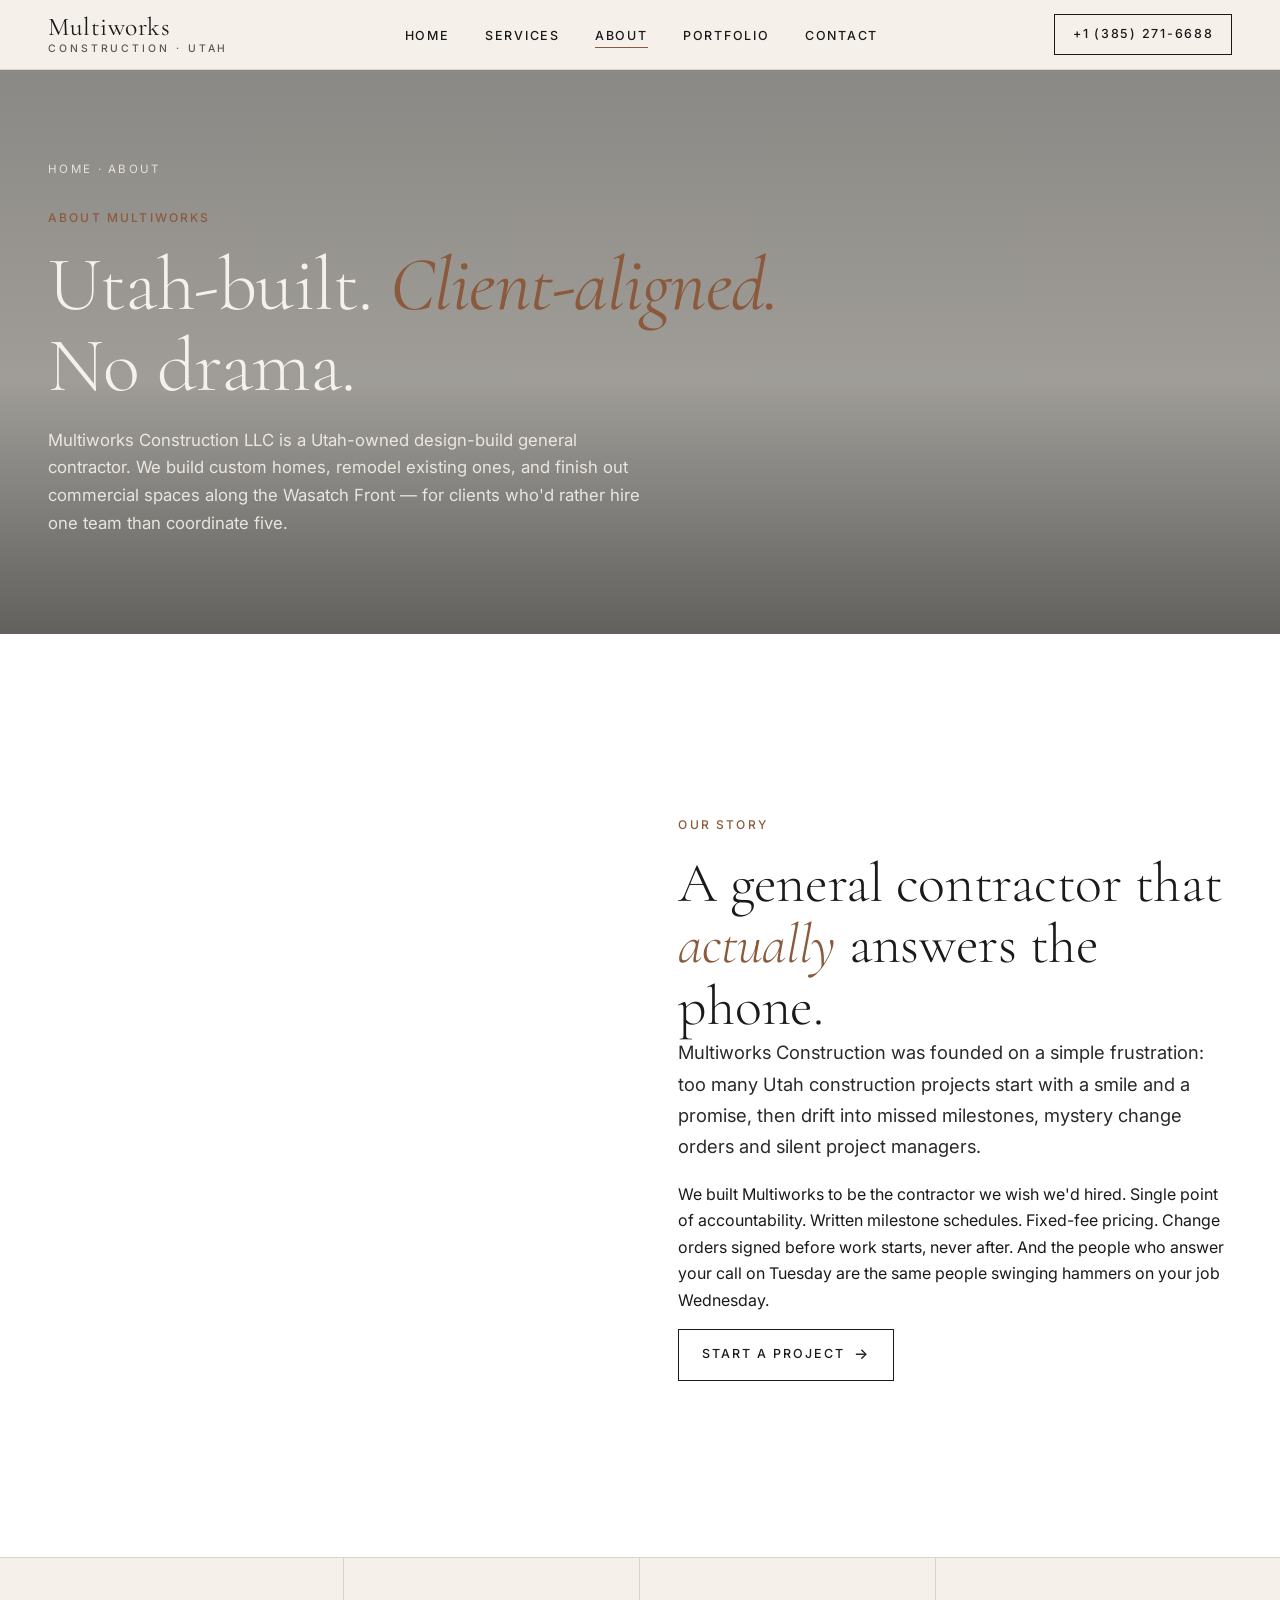
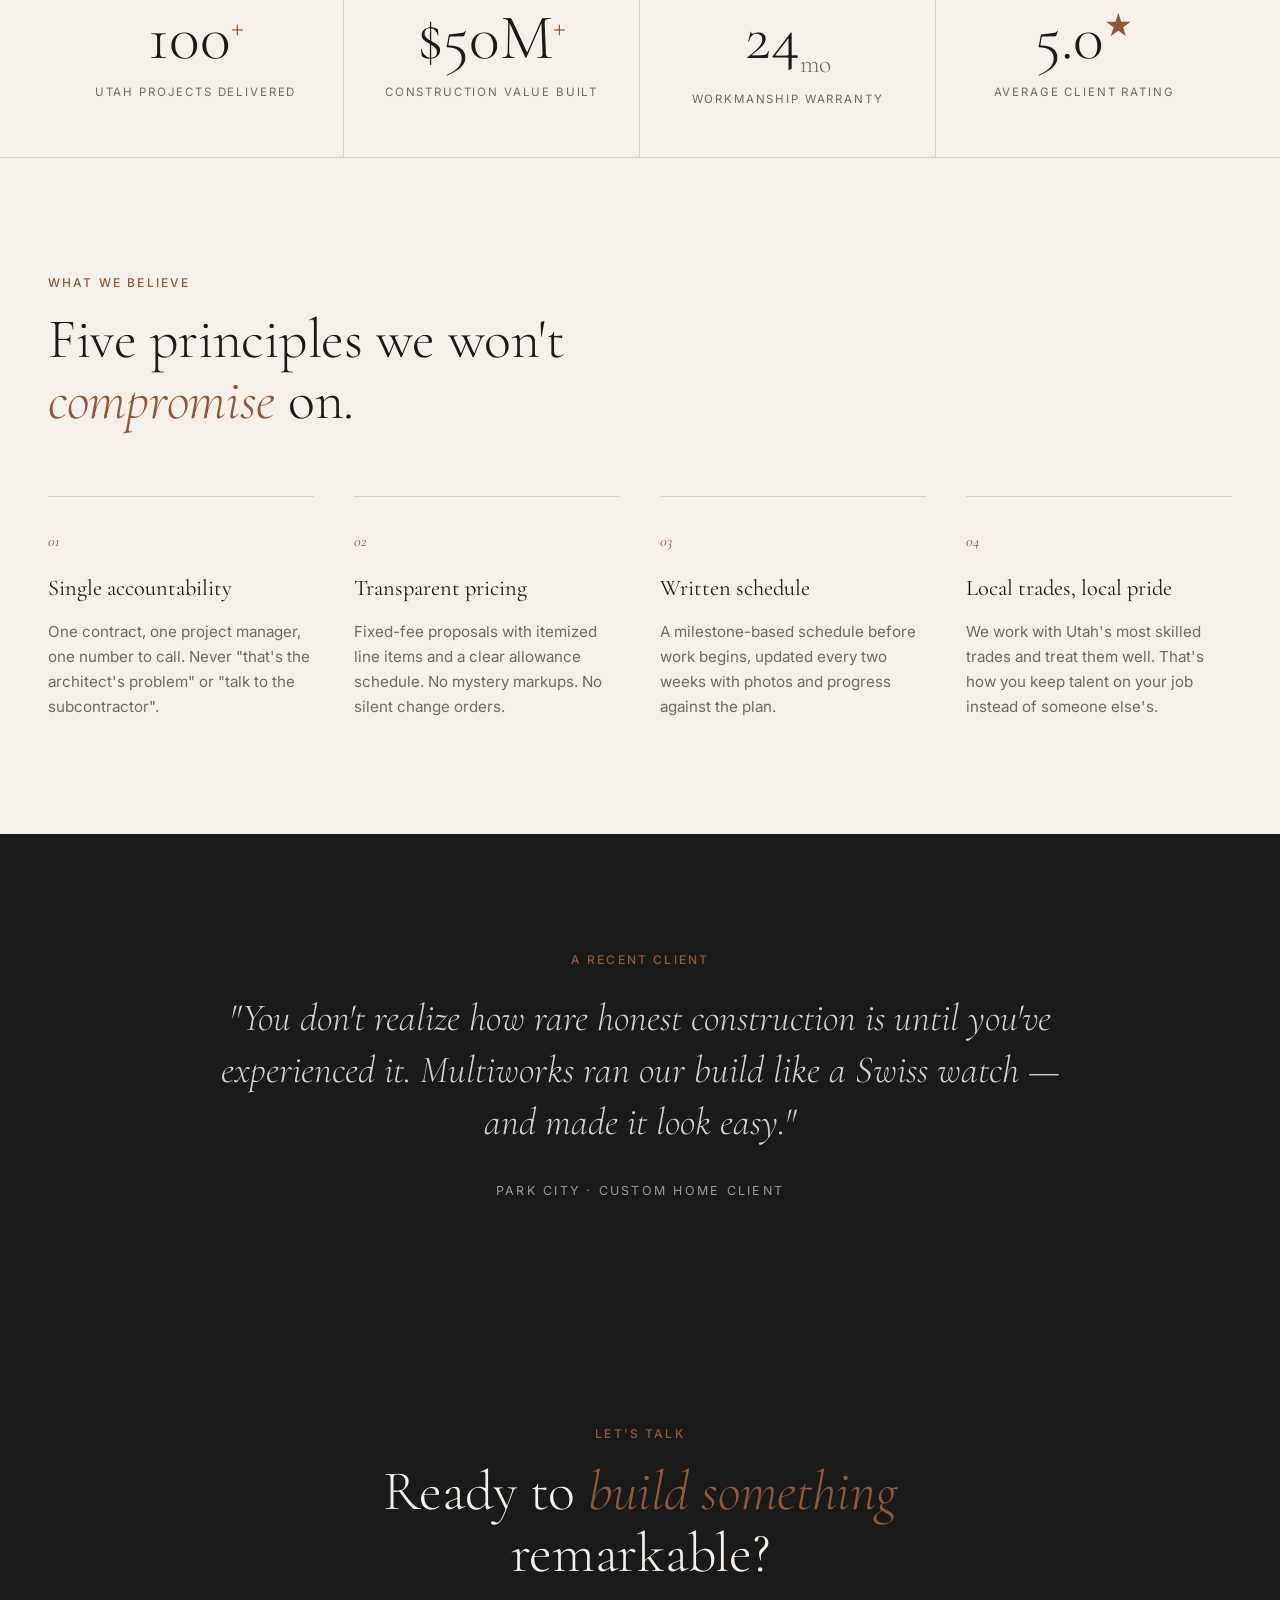
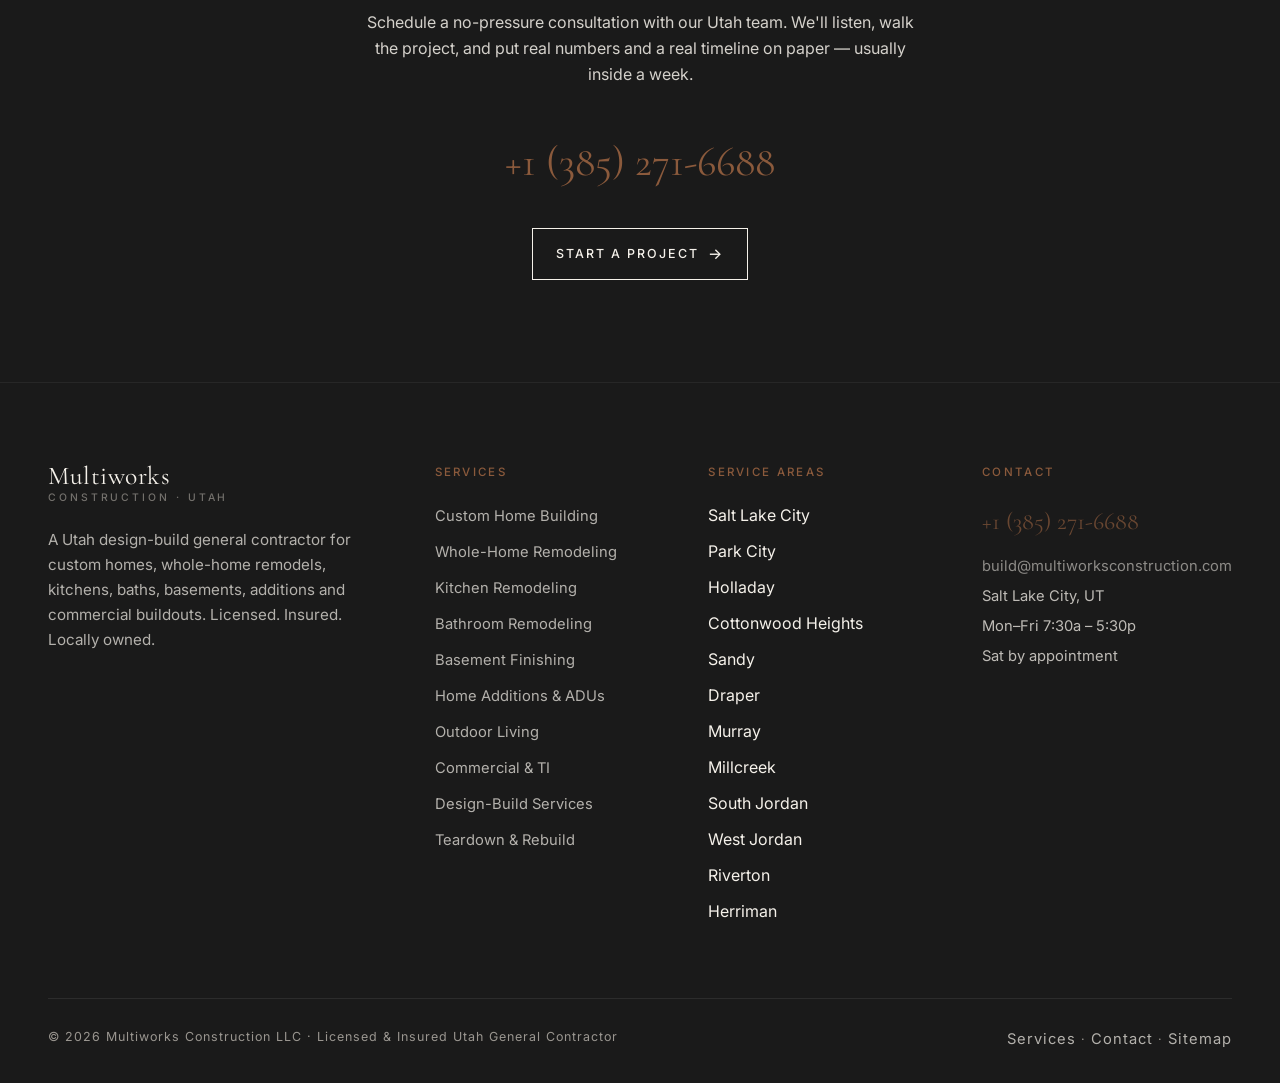
==== about.html @ 34dea2d1 "Initial commit: Multiworks Construction LLC marketing site Utah design-build general contractor — 15" ====
<!doctype html>
<html lang="en">
<head>
<meta charset="utf-8">
<meta name="viewport" content="width=device-width,initial-scale=1">
<title>About Multiworks Construction | Utah Custom Home Builder &amp; Remodeler</title>
<meta name="description" content="Multiworks Construction LLC is a Utah-owned design-build general contractor serving Salt Lake City, Park City and the Wasatch Front. Licensed, insured, locally rooted.">
<link rel="canonical" href="https://multiworksconstruction.com/about.html">
<meta name="robots" content="index,follow,max-image-preview:large">
<meta property="og:type" content="website">
<meta property="og:site_name" content="Multiworks Construction LLC">
<meta property="og:title" content="About Multiworks Construction | Utah Custom Home Builder &amp; Remodeler">
<meta property="og:description" content="Multiworks Construction LLC is a Utah-owned design-build general contractor serving Salt Lake City, Park City and the Wasatch Front. Licensed, insured, locally rooted.">
<meta property="og:url" content="https://multiworksconstruction.com/about.html">
<meta property="og:image" content="https://d8j0ntlcm91z4.cloudfront.net/user_3D9I46IbFQY7SJYjG1zLXFSWYSZ/hf_20260527_142652_b44b69ef-961d-4f68-add3-57c39d82c30c.png">
<meta name="twitter:card" content="summary_large_image">
<meta name="twitter:title" content="About Multiworks Construction | Utah Custom Home Builder &amp; Remodeler">
<meta name="twitter:description" content="Multiworks Construction LLC is a Utah-owned design-build general contractor serving Salt Lake City, Park City and the Wasatch Front. Licensed, insured, locally rooted.">
<meta name="twitter:image" content="https://d8j0ntlcm91z4.cloudfront.net/user_3D9I46IbFQY7SJYjG1zLXFSWYSZ/hf_20260527_142652_b44b69ef-961d-4f68-add3-57c39d82c30c.png">
<meta name="theme-color" content="#1A1A1A">
<meta name="geo.region" content="US-UT">
<meta name="geo.placename" content="Salt Lake City, Utah">
<link rel="preconnect" href="https://fonts.googleapis.com">
<link rel="preconnect" href="https://fonts.gstatic.com" crossorigin>
<link rel="preconnect" href="https://d8j0ntlcm91z4.cloudfront.net" crossorigin>
<link rel="stylesheet" href="/assets/styles.css">
<script type="application/ld+json">{"@context": "https://schema.org", "@type": ["GeneralContractor", "HomeAndConstructionBusiness", "LocalBusiness"], "name": "Multiworks Construction LLC", "alternateName": "Multiworks Construction", "url": "https://multiworksconstruction.com", "telephone": "+1 (385) 271-6688", "email": "build@multiworksconstruction.com", "image": "https://d8j0ntlcm91z4.cloudfront.net/user_3D9I46IbFQY7SJYjG1zLXFSWYSZ/hf_20260527_142652_b44b69ef-961d-4f68-add3-57c39d82c30c.png", "logo": "https://d8j0ntlcm91z4.cloudfront.net/user_3D9I46IbFQY7SJYjG1zLXFSWYSZ/hf_20260527_142652_b44b69ef-961d-4f68-add3-57c39d82c30c.png", "description": "Utah's design-build general contractor \u2014 custom homes, whole-home remodels, kitchens, baths and commercial construction. Licensed. Insured. On time. On budget.", "priceRange": "$$$", "address": {"@type": "PostalAddress", "addressLocality": "Salt Lake City", "addressRegion": "UT", "postalCode": "84101", "addressCountry": "US"}, "areaServed": [{"@type": "City", "name": "Salt Lake City"}, {"@type": "City", "name": "Park City"}, {"@type": "City", "name": "Holladay"}, {"@type": "City", "name": "Cottonwood Heights"}, {"@type": "City", "name": "Sandy"}, {"@type": "City", "name": "Draper"}, {"@type": "City", "name": "Murray"}, {"@type": "City", "name": "Millcreek"}, {"@type": "City", "name": "South Jordan"}, {"@type": "City", "name": "West Jordan"}, {"@type": "City", "name": "Riverton"}, {"@type": "City", "name": "Herriman"}, {"@type": "City", "name": "Bluffdale"}, {"@type": "City", "name": "Lehi"}, {"@type": "City", "name": "Alpine"}, {"@type": "City", "name": "Highland"}, {"@type": "City", "name": "American Fork"}, {"@type": "City", "name": "Pleasant Grove"}, {"@type": "City", "name": "Orem"}, {"@type": "City", "name": "Provo"}, {"@type": "City", "name": "Bountiful"}, {"@type": "City", "name": "Centerville"}, {"@type": "City", "name": "Farmington"}, {"@type": "City", "name": "Kaysville"}, {"@type": "City", "name": "Layton"}, {"@type": "City", "name": "Heber City"}, {"@type": "City", "name": "Midway"}, {"@type": "City", "name": "Deer Valley"}], "sameAs": [], "hasOfferCatalog": {"@type": "OfferCatalog", "name": "Construction & Remodeling Services", "itemListElement": [{"@type": "Offer", "itemOffered": {"@type": "Service", "name": "Custom Home Building", "url": "https://multiworksconstruction.com/custom-home-building.html"}}, {"@type": "Offer", "itemOffered": {"@type": "Service", "name": "Whole-Home Remodeling", "url": "https://multiworksconstruction.com/whole-home-remodeling.html"}}, {"@type": "Offer", "itemOffered": {"@type": "Service", "name": "Kitchen Remodeling", "url": "https://multiworksconstruction.com/kitchen-remodeling.html"}}, {"@type": "Offer", "itemOffered": {"@type": "Service", "name": "Bathroom Remodeling", "url": "https://multiworksconstruction.com/bathroom-remodeling.html"}}, {"@type": "Offer", "itemOffered": {"@type": "Service", "name": "Basement Finishing", "url": "https://multiworksconstruction.com/basement-finishing.html"}}, {"@type": "Offer", "itemOffered": {"@type": "Service", "name": "Home Additions & ADUs", "url": "https://multiworksconstruction.com/home-additions.html"}}, {"@type": "Offer", "itemOffered": {"@type": "Service", "name": "Outdoor Living", "url": "https://multiworksconstruction.com/outdoor-living.html"}}, {"@type": "Offer", "itemOffered": {"@type": "Service", "name": "Commercial & TI", "url": "https://multiworksconstruction.com/commercial-construction.html"}}, {"@type": "Offer", "itemOffered": {"@type": "Service", "name": "Design-Build Services", "url": "https://multiworksconstruction.com/design-build.html"}}, {"@type": "Offer", "itemOffered": {"@type": "Service", "name": "Teardown & Rebuild", "url": "https://multiworksconstruction.com/teardown-rebuild.html"}}]}}</script>
</head>
<body><header class="nav is-light">
  <div class="nav__inner">
    <a class="brand" href="/" aria-label="Multiworks Construction LLC home">
      <span class="brand__mark">Multiworks</span>
      <span class="brand__sub">Construction · Utah</span>
    </a>
    <ul class="nav__links">
      <li><a href="/" class="">Home</a></li>
      <li><a href="/services.html" class="">Services</a></li>
      <li><a href="/about.html" class="is-active">About</a></li>
      <li><a href="/portfolio.html" class="">Portfolio</a></li>
      <li><a href="/contact.html" class="">Contact</a></li>
    </ul>
    <a class="nav__cta" href="tel:+13852716688">+1 (385) 271-6688</a>
    <button class="nav__toggle" aria-label="Open menu"><span></span><span></span><span></span></button>
  </div>
</header>
<a class="tap-call" href="tel:+13852716688">Call +1 (385) 271-6688</a>

<section class="page-hero">
  <div class="page-hero__bg" data-bg="https://d8j0ntlcm91z4.cloudfront.net/user_3D9I46IbFQY7SJYjG1zLXFSWYSZ/hf_20260527_142652_b44b69ef-961d-4f68-add3-57c39d82c30c.png"></div>
  <div class="page-hero__inner">
    <div class="crumbs"><a href="/">Home</a> · About</div>
    <span class="eyebrow" style="color:var(--accent)">About Multiworks</span>
    <h1 class="page-hero__title" style="margin-top:1rem">Utah-built. <em>Client-aligned.</em> No drama.</h1>
    <p class="page-hero__sub">Multiworks Construction LLC is a Utah-owned design-build general contractor. We build custom homes, remodel existing ones, and finish out commercial spaces along the Wasatch Front — for clients who'd rather hire one team than coordinate five.</p>
  </div>
</section>

<section class="section section--paper">
  <div class="wrap split reveal">
    <div class="split__image" data-bg="https://d8j0ntlcm91z4.cloudfront.net/user_3D9I46IbFQY7SJYjG1zLXFSWYSZ/hf_20260527_142748_93bd0590-5121-4a92-9c3d-535f6b462edd.png"></div>
    <div>
      <span class="eyebrow">Our story</span>
      <h2 style="margin-top:1rem">A general contractor that <em>actually</em> answers the phone.</h2>
      <p class="lead">Multiworks Construction was founded on a simple frustration: too many Utah construction projects start with a smile and a promise, then drift into missed milestones, mystery change orders and silent project managers.</p>
      <p>We built Multiworks to be the contractor we wish we'd hired. Single point of accountability. Written milestone schedules. Fixed-fee pricing. Change orders signed before work starts, never after. And the people who answer your call on Tuesday are the same people swinging hammers on your job Wednesday.</p>
      <a class="btn btn--ghost" href="/contact.html">Start a project <span class="arrow">→</span></a>
    </div>
  </div>
</section>

<div class="stats wrap reveal">
  <div class="stats__item"><div class="stats__num">100<sup>+</sup></div><div class="stats__label">Utah projects delivered</div></div>
  <div class="stats__item"><div class="stats__num">$50M<sup>+</sup></div><div class="stats__label">Construction value built</div></div>
  <div class="stats__item"><div class="stats__num">24<sub style="font-size:0.4em;color:var(--mute)">mo</sub></div><div class="stats__label">Workmanship warranty</div></div>
  <div class="stats__item"><div class="stats__num">5.0<sup>★</sup></div><div class="stats__label">Average client rating</div></div>
</div>

<section class="section">
  <div class="wrap">
    <div class="section__head reveal">
      <span class="eyebrow">What we believe</span>
      <h2 style="margin-top:1rem">Five principles we won't <em>compromise</em> on.</h2>
    </div>
    <div class="process reveal">
      <div class="process__step"><div class="process__num">01</div><div class="process__title">Single accountability</div><div class="process__desc">One contract, one project manager, one number to call. Never "that's the architect's problem" or "talk to the subcontractor".</div></div>
      <div class="process__step"><div class="process__num">02</div><div class="process__title">Transparent pricing</div><div class="process__desc">Fixed-fee proposals with itemized line items and a clear allowance schedule. No mystery markups. No silent change orders.</div></div>
      <div class="process__step"><div class="process__num">03</div><div class="process__title">Written schedule</div><div class="process__desc">A milestone-based schedule before work begins, updated every two weeks with photos and progress against the plan.</div></div>
      <div class="process__step"><div class="process__num">04</div><div class="process__title">Local trades, local pride</div><div class="process__desc">We work with Utah's most skilled trades and treat them well. That's how you keep talent on your job instead of someone else's.</div></div>
    </div>
  </div>
</section>

<section class="section section--ink">
  <div class="wrap reveal">
    <div class="testimonial">
      <span class="eyebrow" style="display:block;margin-bottom:1.5rem">A recent client</span>
      <p class="testimonial__quote" style="color:var(--bone)">"You don't realize how rare honest construction is until you've experienced it. Multiworks ran our build like a Swiss watch — and made it look easy."</p>
      <div class="testimonial__attr" style="color:var(--mute-2)">Park City · Custom Home Client</div>
    </div>
  </div>
</section>

<section class="cta-band">
  <div class="wrap reveal">
    <span class="eyebrow" style="color:var(--accent)">Let's talk</span>
    <h2 style="margin-top:1rem">Ready to <em>build something</em> remarkable?</h2>
    <p style="max-width:55ch">Schedule a no-pressure consultation with our Utah team. We'll listen, walk the project, and put real numbers and a real timeline on paper — usually inside a week.</p>
    <a class="phone" href="tel:+13852716688">+1 (385) 271-6688</a><br>
    <a class="btn btn--ghost-light" href="/contact.html">Start a project <span class="arrow">→</span></a>
  </div>
</section>
<footer class="footer">
  <div class="wrap">
    <div class="footer__grid">
      <div class="footer__brand">
        <div class="brand">
          <span class="brand__mark">Multiworks</span>
          <span class="brand__sub">Construction · Utah</span>
        </div>
        <p class="footer__about">A Utah design-build general contractor for custom homes, whole-home remodels, kitchens, baths, basements, additions and commercial buildouts. Licensed. Insured. Locally owned.</p>
      </div>
      <div>
        <h4>Services</h4>
        <ul><li><a href="/custom-home-building.html">Custom Home Building</a></li>
<li><a href="/whole-home-remodeling.html">Whole-Home Remodeling</a></li>
<li><a href="/kitchen-remodeling.html">Kitchen Remodeling</a></li>
<li><a href="/bathroom-remodeling.html">Bathroom Remodeling</a></li>
<li><a href="/basement-finishing.html">Basement Finishing</a></li>
<li><a href="/home-additions.html">Home Additions &amp; ADUs</a></li>
<li><a href="/outdoor-living.html">Outdoor Living</a></li>
<li><a href="/commercial-construction.html">Commercial &amp; TI</a></li>
<li><a href="/design-build.html">Design-Build Services</a></li>
<li><a href="/teardown-rebuild.html">Teardown &amp; Rebuild</a></li></ul>
      </div>
      <div>
        <h4>Service Areas</h4>
        <ul><li>Salt Lake City</li>
<li>Park City</li>
<li>Holladay</li>
<li>Cottonwood Heights</li>
<li>Sandy</li>
<li>Draper</li>
<li>Murray</li>
<li>Millcreek</li>
<li>South Jordan</li>
<li>West Jordan</li>
<li>Riverton</li>
<li>Herriman</li></ul>
      </div>
      <div class="footer__contact">
        <h4>Contact</h4>
        <a class="phone" href="tel:+13852716688">+1 (385) 271-6688</a>
        <p><a href="mailto:build@multiworksconstruction.com">build@multiworksconstruction.com</a></p>
        <p>Salt Lake City, UT</p>
        <p>Mon–Fri 7:30a – 5:30p</p>
        <p>Sat by appointment</p>
      </div>
    </div>
    <div class="footer__bottom">
      <div>© 2026 Multiworks Construction LLC · Licensed &amp; Insured Utah General Contractor</div>
      <div><a href="/services.html">Services</a> · <a href="/contact.html">Contact</a> · <a href="/sitemap.xml">Sitemap</a></div>
    </div>
  </div>
</footer>
<script src="/assets/nav.js" defer></script>
</body></html>
---- assets/styles.css ----
/* Multiworks Construction LLC — design system
   Editorial Utah architecture aesthetic
   Bone background, charcoal text, terracotta-bronze accent
*/

@import url('https://fonts.googleapis.com/css2?family=Cormorant+Garamond:ital,wght@0,300;0,400;0,500;0,600;1,300;1,400&family=Inter:wght@300;400;500;600&display=swap');

:root {
  --bone: #F5F1EA;
  --paper: #FFFFFF;
  --ink: #1A1A1A;
  --ink-soft: #2A2A28;
  --mute: #6B6B66;
  --mute-2: #9A9690;
  --rule: #D8D2C7;
  --rule-soft: #E8E3D9;
  --accent: #8B5A3C;
  --accent-hover: #6F4530;
  --forest: #2E3A2C;

  --serif: 'Cormorant Garamond', Georgia, serif;
  --sans: 'Inter', -apple-system, BlinkMacSystemFont, 'Segoe UI', sans-serif;

  --maxw: 1320px;
  --gutter: clamp(1.25rem, 4vw, 3rem);
}

* { box-sizing: border-box; margin: 0; padding: 0; }
html { scroll-behavior: smooth; -webkit-text-size-adjust: 100%; }
body {
  font-family: var(--sans);
  font-weight: 400;
  font-size: 16px;
  line-height: 1.65;
  color: var(--ink);
  background: var(--bone);
  -webkit-font-smoothing: antialiased;
  text-rendering: optimizeLegibility;
}
img { max-width: 100%; display: block; }
a { color: inherit; text-decoration: none; }
button { font-family: inherit; cursor: pointer; border: none; background: none; }

.eyebrow {
  font-family: var(--sans);
  font-size: 0.75rem;
  font-weight: 500;
  letter-spacing: 0.18em;
  text-transform: uppercase;
  color: var(--accent);
}
.eyebrow--mute { color: var(--mute); }

h1, .h1 {
  font-family: var(--serif);
  font-weight: 300;
  font-size: clamp(2.5rem, 6vw, 5.5rem);
  line-height: 1.05;
  letter-spacing: -0.01em;
}
h1 em, .h1 em { font-style: italic; font-weight: 400; color: var(--accent); }

h2, .h2 {
  font-family: var(--serif);
  font-weight: 300;
  font-size: clamp(2rem, 4.5vw, 3.5rem);
  line-height: 1.1;
  letter-spacing: -0.005em;
}
h2 em, .h2 em { font-style: italic; color: var(--accent); }

h3, .h3 {
  font-family: var(--serif);
  font-weight: 400;
  font-size: clamp(1.4rem, 2.2vw, 1.85rem);
  line-height: 1.2;
}

h4 {
  font-family: var(--sans);
  font-weight: 500;
  font-size: 1rem;
  letter-spacing: 0.04em;
  text-transform: uppercase;
}

p { margin: 0 0 1em; max-width: 65ch; }
p.lead { font-size: 1.15rem; line-height: 1.7; color: var(--ink-soft); }

.wrap {
  max-width: var(--maxw);
  margin: 0 auto;
  padding: 0 var(--gutter);
}

.btn {
  display: inline-flex;
  align-items: center;
  gap: 0.65em;
  padding: 1em 1.85em;
  font-family: var(--sans);
  font-size: 0.78rem;
  font-weight: 500;
  letter-spacing: 0.16em;
  text-transform: uppercase;
  transition: all 0.3s ease;
  border: 1px solid currentColor;
  white-space: nowrap;
}
.btn--solid { background: var(--ink); color: var(--bone); border-color: var(--ink); }
.btn--solid:hover { background: var(--accent); border-color: var(--accent); }
.btn--ghost { background: transparent; color: var(--ink); }
.btn--ghost:hover { background: var(--ink); color: var(--bone); }
.btn--ghost-light { color: var(--bone); background: transparent; }
.btn--ghost-light:hover { background: var(--bone); color: var(--ink); border-color: var(--bone); }
.btn .arrow { font-size: 1.2em; transition: transform 0.3s ease; }
.btn:hover .arrow { transform: translateX(4px); }

/* NAV */
.nav {
  position: fixed; top: 0; left: 0; right: 0;
  z-index: 100;
  padding: 1.5rem 0;
  transition: background 0.4s ease, padding 0.4s ease, border-color 0.4s ease;
  border-bottom: 1px solid transparent;
}
.nav.is-scrolled, .nav.is-light {
  background: var(--bone);
  padding: 0.85rem 0;
  border-bottom-color: var(--rule);
}
.nav__inner {
  max-width: var(--maxw);
  margin: 0 auto;
  padding: 0 var(--gutter);
  display: flex;
  align-items: center;
  justify-content: space-between;
  gap: 2rem;
}
.brand {
  display: flex; flex-direction: column;
  line-height: 1;
  color: var(--bone);
  transition: color 0.3s ease;
}
.nav.is-scrolled .brand, .nav.is-light .brand { color: var(--ink); }
.brand__mark { font-family: var(--serif); font-weight: 400; font-size: 1.6rem; letter-spacing: 0.02em; }
.brand__sub {
  font-family: var(--sans);
  font-size: 0.65rem; font-weight: 500;
  letter-spacing: 0.28em; text-transform: uppercase;
  opacity: 0.7; margin-top: 0.35em;
}
.nav__links { display: flex; gap: 2.2rem; align-items: center; list-style: none; }
.nav__links a {
  font-family: var(--sans);
  font-size: 0.78rem; font-weight: 500;
  letter-spacing: 0.14em; text-transform: uppercase;
  color: var(--bone);
  position: relative; padding: 0.4em 0;
  transition: color 0.3s ease;
}
.nav.is-scrolled .nav__links a, .nav.is-light .nav__links a { color: var(--ink); }
.nav__links a:hover { color: var(--accent); }
.nav__links a.is-active::after {
  content: ''; position: absolute; bottom: 0; left: 0;
  width: 100%; height: 1px; background: var(--accent);
}
.nav__cta {
  display: inline-flex; align-items: center; gap: 0.5em;
  font-family: var(--sans);
  font-size: 0.78rem; font-weight: 500;
  letter-spacing: 0.14em; text-transform: uppercase;
  color: var(--bone);
  padding: 0.75em 1.4em;
  border: 1px solid currentColor;
  transition: all 0.3s ease;
}
.nav.is-scrolled .nav__cta, .nav.is-light .nav__cta { color: var(--ink); }
.nav__cta:hover { background: var(--accent); color: var(--bone); border-color: var(--accent); }

.nav__toggle { display: none; width: 36px; height: 24px; position: relative; z-index: 110; }
.nav__toggle span {
  position: absolute; left: 0; width: 100%; height: 1.5px;
  background: var(--bone); transition: all 0.3s ease;
}
.nav.is-scrolled .nav__toggle span, .nav.is-light .nav__toggle span { background: var(--ink); }
.nav__toggle span:nth-child(1) { top: 4px; }
.nav__toggle span:nth-child(2) { top: 11px; }
.nav__toggle span:nth-child(3) { top: 18px; }
.nav__toggle.is-open span { background: var(--ink); }
.nav__toggle.is-open span:nth-child(1) { transform: translateY(7px) rotate(45deg); }
.nav__toggle.is-open span:nth-child(2) { opacity: 0; }
.nav__toggle.is-open span:nth-child(3) { transform: translateY(-7px) rotate(-45deg); }

@media (max-width: 900px) {
  .nav__toggle { display: block; }
  .nav__links, .nav__cta {
    position: fixed; top: 0; right: 0;
    height: 100vh; width: min(420px, 100vw);
    background: var(--bone);
    padding: 5.5rem 2.5rem 2rem;
    transform: translateX(100%);
    transition: transform 0.4s ease;
    z-index: 105;
  }
  .nav__links { flex-direction: column; align-items: flex-start; gap: 1.3rem; }
  .nav__links a { color: var(--ink); font-size: 0.92rem; }
  .nav__cta {
    top: auto; bottom: 0;
    height: auto; color: var(--ink);
    margin: 0; border: 0;
    border-top: 1px solid var(--rule);
    width: min(420px, 100vw);
    transform: translateX(100%);
    transition: transform 0.4s ease 0.05s;
    padding: 2rem 2.5rem;
    background: var(--bone);
  }
  body.nav-open .nav__links, body.nav-open .nav__cta { transform: translateX(0); }
  body.nav-open { overflow: hidden; }
}

/* HERO */
.hero {
  position: relative;
  min-height: 100vh;
  display: flex; align-items: flex-end;
  color: var(--bone);
  overflow: hidden;
}
.hero__bg { position: absolute; inset: 0; z-index: 1; }
.hero__slide {
  position: absolute; inset: 0;
  background-size: cover; background-position: center;
  opacity: 0;
  transition: opacity 0.9s ease-in-out;
  will-change: opacity;
}
.hero__slide.is-active { opacity: 1; }
.hero__bg::after {
  content: ''; position: absolute; inset: 0; z-index: 2;
  background: linear-gradient(180deg,
    rgba(0,0,0,0.30) 0%,
    rgba(0,0,0,0.10) 35%,
    rgba(0,0,0,0.25) 70%,
    rgba(0,0,0,0.65) 100%);
}
.hero__inner {
  position: relative; z-index: 3;
  width: 100%;
  max-width: var(--maxw);
  margin: 0 auto;
  padding: 9rem var(--gutter) 5rem;
}
.hero__eyebrow { color: var(--bone); margin-bottom: 1.5rem; opacity: 0.9; }
.hero__title { max-width: 16ch; margin-bottom: 1.5rem; }
.hero__sub { max-width: 48ch; font-size: 1.1rem; line-height: 1.65; opacity: 0.9; margin-bottom: 2.5rem; }
.hero__cta { display: flex; flex-wrap: wrap; gap: 1rem; }
.hero__meta {
  position: absolute; z-index: 3;
  bottom: 2.25rem; right: var(--gutter);
  font-family: var(--sans);
  font-size: 0.7rem;
  letter-spacing: 0.22em;
  text-transform: uppercase;
  color: var(--bone); opacity: 0.7;
}

/* page hero */
.page-hero {
  position: relative;
  min-height: 65vh;
  display: flex; align-items: center;
  color: var(--bone);
  overflow: hidden;
}
.page-hero__bg { position: absolute; inset: 0; z-index: 1; background-size: cover; background-position: center; }
.page-hero__bg::after {
  content: ''; position: absolute; inset: 0;
  background: linear-gradient(180deg, rgba(0,0,0,0.45), rgba(0,0,0,0.35) 60%, rgba(0,0,0,0.6));
}
.page-hero__inner {
  position: relative; z-index: 2;
  max-width: var(--maxw);
  margin: 0 auto;
  padding: 10rem var(--gutter) 5rem;
  width: 100%;
}
.page-hero__title { max-width: 22ch; margin-bottom: 1.25rem; }
.page-hero__sub { max-width: 56ch; font-size: 1.05rem; opacity: 0.9; }
.crumbs { font-size: 0.72rem; letter-spacing: 0.2em; text-transform: uppercase; opacity: 0.85; margin-bottom: 1.5rem; }
.crumbs a:hover { color: var(--accent); }

/* SECTION */
.section { padding: clamp(4rem, 9vw, 8rem) 0; }
.section--paper { background: var(--paper); }
.section--ink { background: var(--ink); color: var(--bone); }
.section--ink .eyebrow { color: var(--accent); }
.section--ink p { color: var(--bone); opacity: 0.85; }

.section__head { margin-bottom: 4rem; max-width: 720px; }
.section__head--center { margin-left: auto; margin-right: auto; text-align: center; }
.section__head .eyebrow { display: block; margin-bottom: 1rem; }

.split {
  display: grid;
  grid-template-columns: 1fr 1fr;
  gap: clamp(2.5rem, 6vw, 6rem);
  align-items: center;
}
.split--narrow { gap: 4rem; }
@media (max-width: 800px) { .split { grid-template-columns: 1fr; gap: 2.5rem; } }
.split__image { aspect-ratio: 4/5; background-size: cover; background-position: center; }
.split__image--landscape { aspect-ratio: 4/3; }

/* service grid */
.service-grid {
  display: grid;
  grid-template-columns: repeat(3, 1fr);
  gap: 1px;
  background: var(--rule);
  border-block: 1px solid var(--rule);
}
@media (max-width: 900px) { .service-grid { grid-template-columns: repeat(2, 1fr); } }
@media (max-width: 560px) { .service-grid { grid-template-columns: 1fr; } }
.service-card {
  background: var(--bone);
  padding: 2.5rem 2rem 2.25rem;
  display: flex; flex-direction: column; gap: 1.25rem;
  min-height: 380px;
  transition: background 0.3s ease;
  position: relative;
}
.service-card:hover { background: var(--paper); }
.service-card__num {
  font-family: var(--serif);
  font-style: italic;
  font-size: 0.85rem;
  color: var(--accent);
  letter-spacing: 0.05em;
}
.service-card__title { font-family: var(--serif); font-weight: 400; font-size: 1.6rem; line-height: 1.15; }
.service-card__desc { font-size: 0.95rem; color: var(--mute); flex: 1; line-height: 1.6; }
.service-card__link {
  font-family: var(--sans);
  font-size: 0.72rem; font-weight: 500;
  letter-spacing: 0.18em; text-transform: uppercase;
  color: var(--ink);
  display: inline-flex; align-items: center; gap: 0.5em;
  transition: color 0.3s ease;
}
.service-card__link:hover { color: var(--accent); }
.service-card__link .arrow { transition: transform 0.3s ease; }
.service-card:hover .service-card__link .arrow { transform: translateX(4px); }

/* triptych */
.triptych {
  display: grid;
  grid-template-columns: 1.5fr 1fr 1fr;
  grid-template-rows: auto auto;
  gap: 1rem;
  margin: 4rem 0;
}
.triptych__item { background-size: cover; background-position: center; aspect-ratio: 4/3; }
.triptych__item:nth-child(1) { grid-row: span 2; aspect-ratio: 3/4; }
@media (max-width: 700px) {
  .triptych { grid-template-columns: 1fr 1fr; }
  .triptych__item:nth-child(1) { grid-row: span 1; aspect-ratio: 4/3; }
}

/* stats */
.stats {
  display: grid;
  grid-template-columns: repeat(4, 1fr);
  border-top: 1px solid var(--rule);
  border-bottom: 1px solid var(--rule);
}
.stats__item {
  padding: 3rem 1.5rem;
  text-align: center;
  border-right: 1px solid var(--rule);
}
.stats__item:last-child { border-right: 0; }
.stats__num {
  font-family: var(--serif);
  font-weight: 300;
  font-size: clamp(2.5rem, 5vw, 4rem);
  line-height: 1;
  color: var(--ink);
}
.stats__num sup { font-size: 0.5em; color: var(--accent); top: -1.4em; }
.stats__label {
  font-size: 0.72rem;
  letter-spacing: 0.16em;
  text-transform: uppercase;
  color: var(--mute);
  margin-top: 0.85rem;
}
@media (max-width: 700px) {
  .stats { grid-template-columns: repeat(2, 1fr); }
  .stats__item:nth-child(2) { border-right: 0; }
  .stats__item:nth-child(1), .stats__item:nth-child(2) { border-bottom: 1px solid var(--rule); }
}

/* process */
.process {
  display: grid;
  grid-template-columns: repeat(4, 1fr);
  gap: 2.5rem;
}
@media (max-width: 900px) { .process { grid-template-columns: repeat(2, 1fr); } }
@media (max-width: 540px) { .process { grid-template-columns: 1fr; } }
.process__step { padding-top: 2rem; border-top: 1px solid var(--rule); }
.section--ink .process__step { border-top-color: rgba(255,255,255,0.18); }
.process__num {
  font-family: var(--serif); font-style: italic;
  font-size: 0.95rem;
  color: var(--accent);
  margin-bottom: 1rem;
}
.process__title { font-family: var(--serif); font-size: 1.4rem; font-weight: 400; margin-bottom: 0.75rem; }
.process__desc { font-size: 0.95rem; line-height: 1.65; color: var(--mute); }
.section--ink .process__desc { color: var(--bone); opacity: 0.78; }

/* areas */
.areas-grid {
  display: grid;
  grid-template-columns: repeat(auto-fit, minmax(180px, 1fr));
  border-top: 1px solid var(--rule);
}
.areas-grid div {
  padding: 1.1rem 0.5rem;
  text-align: center;
  border-bottom: 1px solid var(--rule);
  font-family: var(--serif);
  font-size: 1.1rem;
  color: var(--ink-soft);
}

/* testimonial */
.testimonial { text-align: center; max-width: 880px; margin: 0 auto; }
.testimonial__quote {
  font-family: var(--serif);
  font-style: italic;
  font-weight: 300;
  font-size: clamp(1.6rem, 3vw, 2.4rem);
  line-height: 1.35;
  margin-bottom: 2rem;
}
.testimonial__attr {
  font-size: 0.78rem;
  letter-spacing: 0.18em;
  text-transform: uppercase;
  color: var(--mute);
}

/* faq */
.faq { max-width: 820px; margin: 0 auto; }
.faq__item { border-bottom: 1px solid var(--rule); padding: 1.75rem 0; }
.faq__q {
  display: flex; justify-content: space-between; align-items: baseline;
  gap: 1.5rem; width: 100%; text-align: left;
  font-family: var(--serif);
  font-size: 1.3rem; font-weight: 400;
  color: var(--ink); cursor: pointer;
}
.faq__q .plus {
  font-family: var(--sans); font-weight: 300;
  font-size: 1.4rem; color: var(--accent);
  transition: transform 0.3s ease;
  flex-shrink: 0;
}
.faq__item.is-open .faq__q .plus { transform: rotate(45deg); }
.faq__a {
  max-height: 0; overflow: hidden;
  transition: max-height 0.4s ease, padding 0.4s ease;
  color: var(--mute);
}
.faq__item.is-open .faq__a { max-height: 500px; padding-top: 1rem; }

/* cta band */
.cta-band {
  background: var(--ink);
  color: var(--bone);
  text-align: center;
  padding: clamp(4rem, 8vw, 7rem) var(--gutter);
}
.cta-band h2 { margin-bottom: 1.5rem; max-width: 22ch; margin-inline: auto; }
.cta-band h2 em { color: var(--accent); }
.cta-band p { color: var(--bone); opacity: 0.85; margin: 0 auto 2.5rem; }
.cta-band .phone {
  display: inline-block;
  font-family: var(--serif);
  font-size: clamp(1.8rem, 3.5vw, 2.6rem);
  font-weight: 400;
  color: var(--accent);
  margin-bottom: 2rem;
}
.cta-band .phone:hover { color: var(--bone); }

/* footer */
.footer {
  background: var(--ink);
  color: var(--bone);
  padding: 5rem 0 2rem;
  border-top: 1px solid rgba(255,255,255,0.06);
}
.footer__grid {
  display: grid;
  grid-template-columns: 1.5fr 1fr 1fr 1fr;
  gap: 3rem;
  margin-bottom: 4rem;
}
@media (max-width: 800px) { .footer__grid { grid-template-columns: 1fr 1fr; gap: 2.5rem; } }
@media (max-width: 480px) { .footer__grid { grid-template-columns: 1fr; } }
.footer__brand .brand__mark { color: var(--bone); }
.footer__brand .brand__sub { color: var(--mute-2); }
.footer__about { color: var(--bone); opacity: 0.7; margin-top: 1.5rem; max-width: 38ch; font-size: 0.95rem; }
.footer h4 {
  font-family: var(--sans);
  font-size: 0.72rem; font-weight: 500;
  letter-spacing: 0.2em; text-transform: uppercase;
  color: var(--accent);
  margin-bottom: 1.25rem;
}
.footer ul { list-style: none; }
.footer li { margin-bottom: 0.6em; }
.footer a {
  color: var(--bone); opacity: 0.7;
  font-size: 0.92rem;
  transition: opacity 0.3s ease, color 0.3s ease;
}
.footer a:hover { opacity: 1; color: var(--accent); }
.footer__contact p { color: var(--bone); opacity: 0.75; font-size: 0.92rem; margin-bottom: 0.4em; }
.footer__contact .phone {
  font-family: var(--serif); font-size: 1.5rem;
  color: var(--accent);
  margin-bottom: 0.5em; display: block;
}
.footer__contact .phone:hover { color: var(--bone); opacity: 1; }
.footer__bottom {
  border-top: 1px solid rgba(255,255,255,0.08);
  padding-top: 1.75rem;
  display: flex; justify-content: space-between;
  flex-wrap: wrap; gap: 1rem;
  font-size: 0.78rem;
  color: var(--mute-2);
  letter-spacing: 0.08em;
}

/* form */
.form { display: grid; gap: 1.25rem; max-width: 640px; }
.form__row { display: grid; grid-template-columns: 1fr 1fr; gap: 1.25rem; }
@media (max-width: 540px) { .form__row { grid-template-columns: 1fr; } }
.form label {
  display: block;
  font-size: 0.72rem;
  letter-spacing: 0.16em;
  text-transform: uppercase;
  color: var(--mute);
  margin-bottom: 0.5rem;
}
.form input, .form select, .form textarea {
  width: 100%;
  padding: 0.85rem 0;
  border: 0;
  border-bottom: 1px solid var(--rule);
  background: transparent;
  font-family: var(--sans);
  font-size: 1rem;
  color: var(--ink);
  transition: border-color 0.3s ease;
}
.form input:focus, .form select:focus, .form textarea:focus {
  outline: none;
  border-bottom-color: var(--accent);
}
.form textarea { resize: vertical; min-height: 120px; }

/* contact grid */
.contact-grid {
  display: grid;
  grid-template-columns: 1fr 1.3fr;
  gap: clamp(2.5rem, 6vw, 6rem);
}
@media (max-width: 800px) { .contact-grid { grid-template-columns: 1fr; } }
.contact-card { padding-right: 1rem; }
.contact-card h3 { margin-bottom: 1.5rem; }
.contact-card__row { border-top: 1px solid var(--rule); padding: 1.5rem 0; }
.contact-card__row:last-child { border-bottom: 1px solid var(--rule); }
.contact-card__label {
  font-size: 0.7rem;
  letter-spacing: 0.18em;
  text-transform: uppercase;
  color: var(--mute);
  margin-bottom: 0.5rem;
}
.contact-card__value { font-family: var(--serif); font-size: 1.3rem; color: var(--ink); }
.contact-card__value a:hover { color: var(--accent); }

/* sticky mobile call */
.tap-call {
  display: none;
  position: fixed; bottom: 1rem; left: 1rem; right: 1rem;
  z-index: 90;
  background: var(--ink);
  color: var(--bone);
  text-align: center;
  padding: 1rem;
  font-family: var(--sans);
  font-size: 0.8rem; font-weight: 500;
  letter-spacing: 0.16em; text-transform: uppercase;
  border: 1px solid var(--accent);
}
.tap-call:hover { background: var(--accent); }
@media (max-width: 700px) { .tap-call { display: block; } body { padding-bottom: 4.5rem; } }

/* utility */
.reveal {
  opacity: 0;
  transform: translateY(20px);
  transition: opacity 0.8s ease, transform 0.8s ease;
}
.reveal.is-visible { opacity: 1; transform: translateY(0); }
.center { text-align: center; }
.mt-0 { margin-top: 0; }
.mb-1 { margin-bottom: 1rem; }
.mb-2 { margin-bottom: 2rem; }
.mb-3 { margin-bottom: 3rem; }
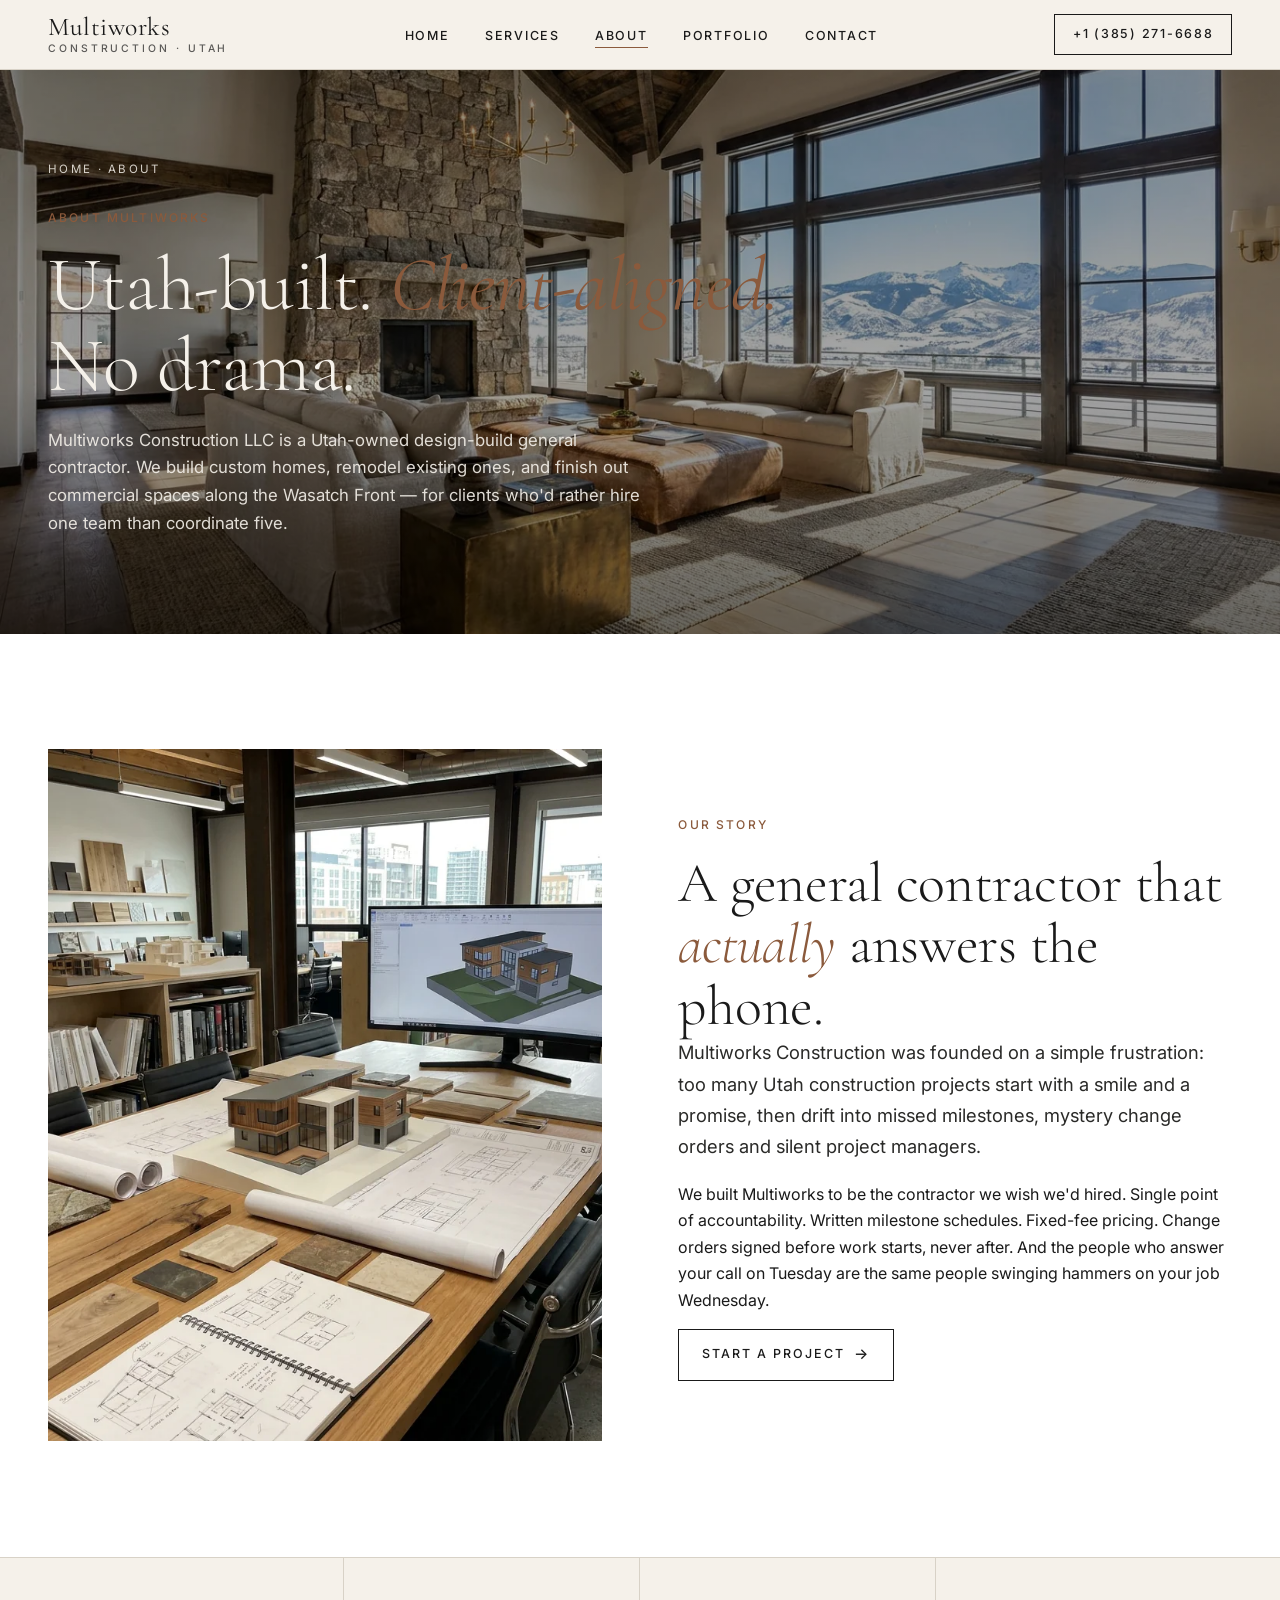
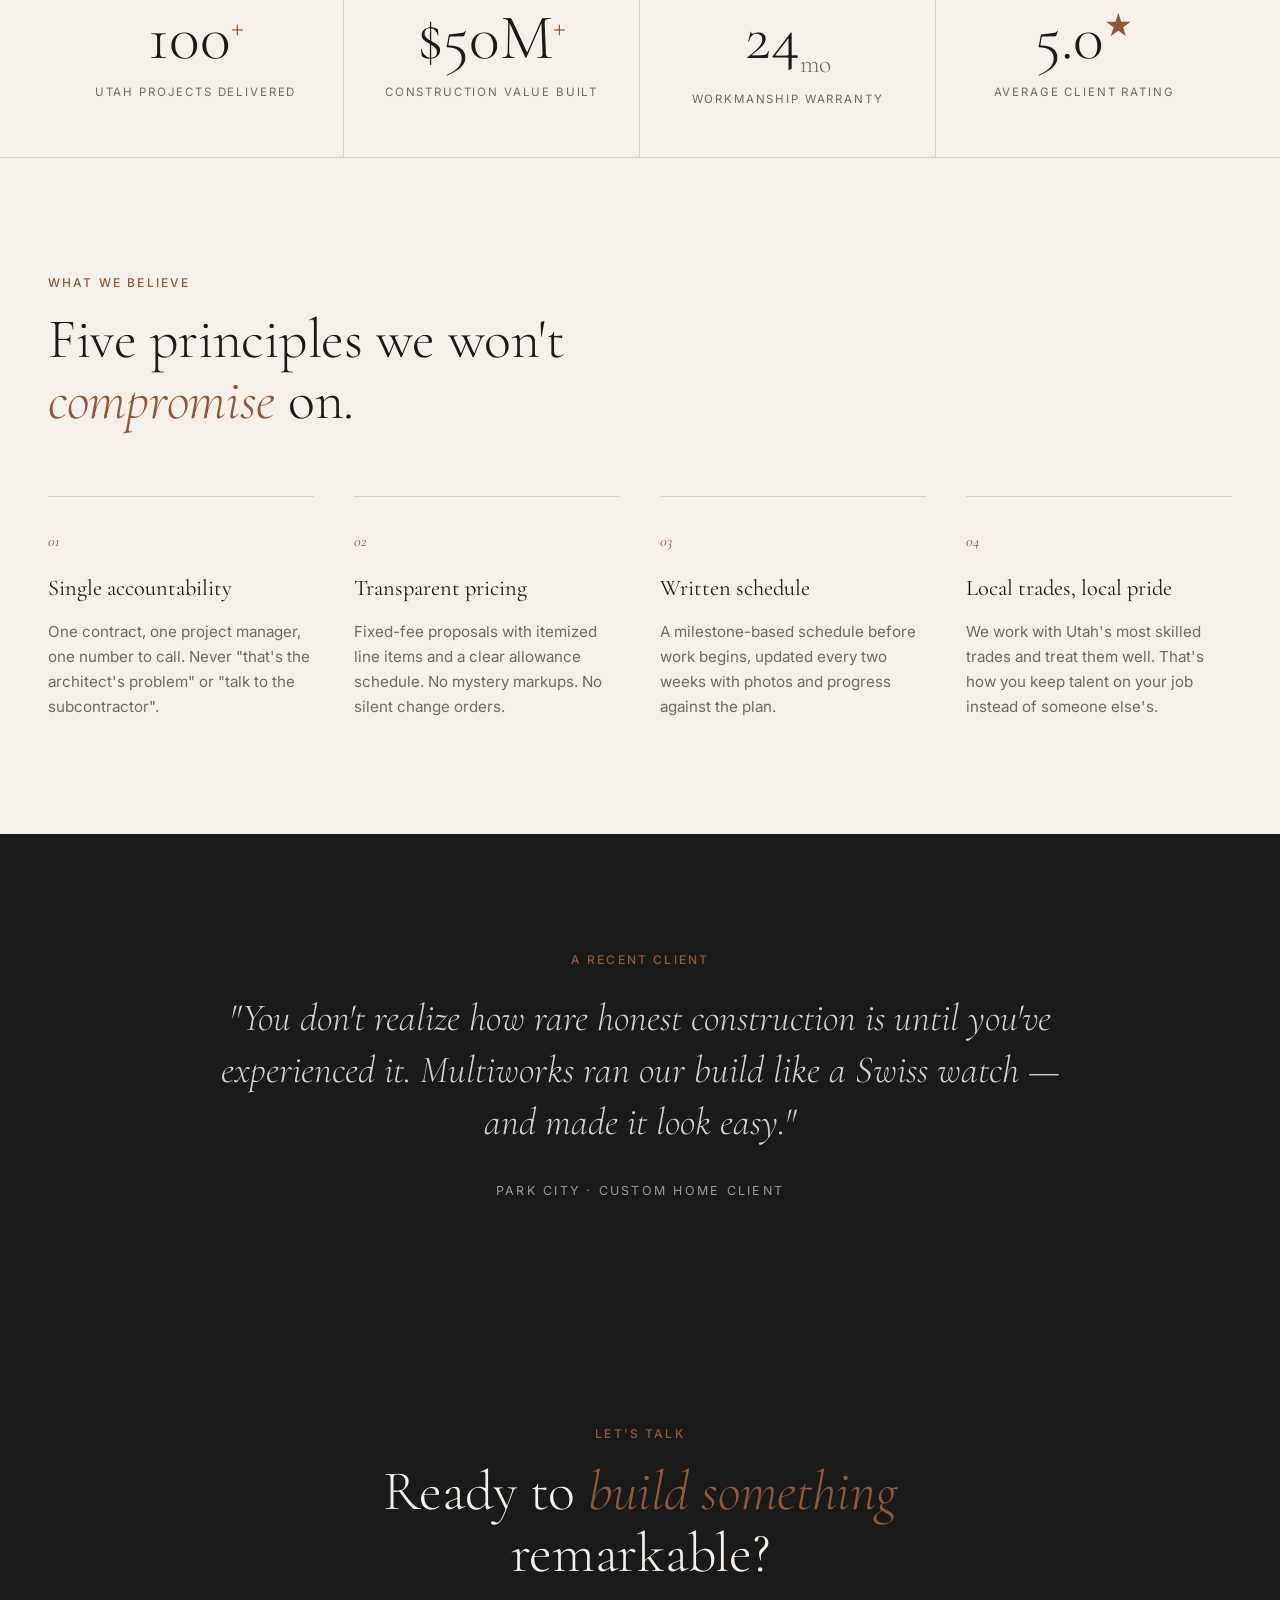
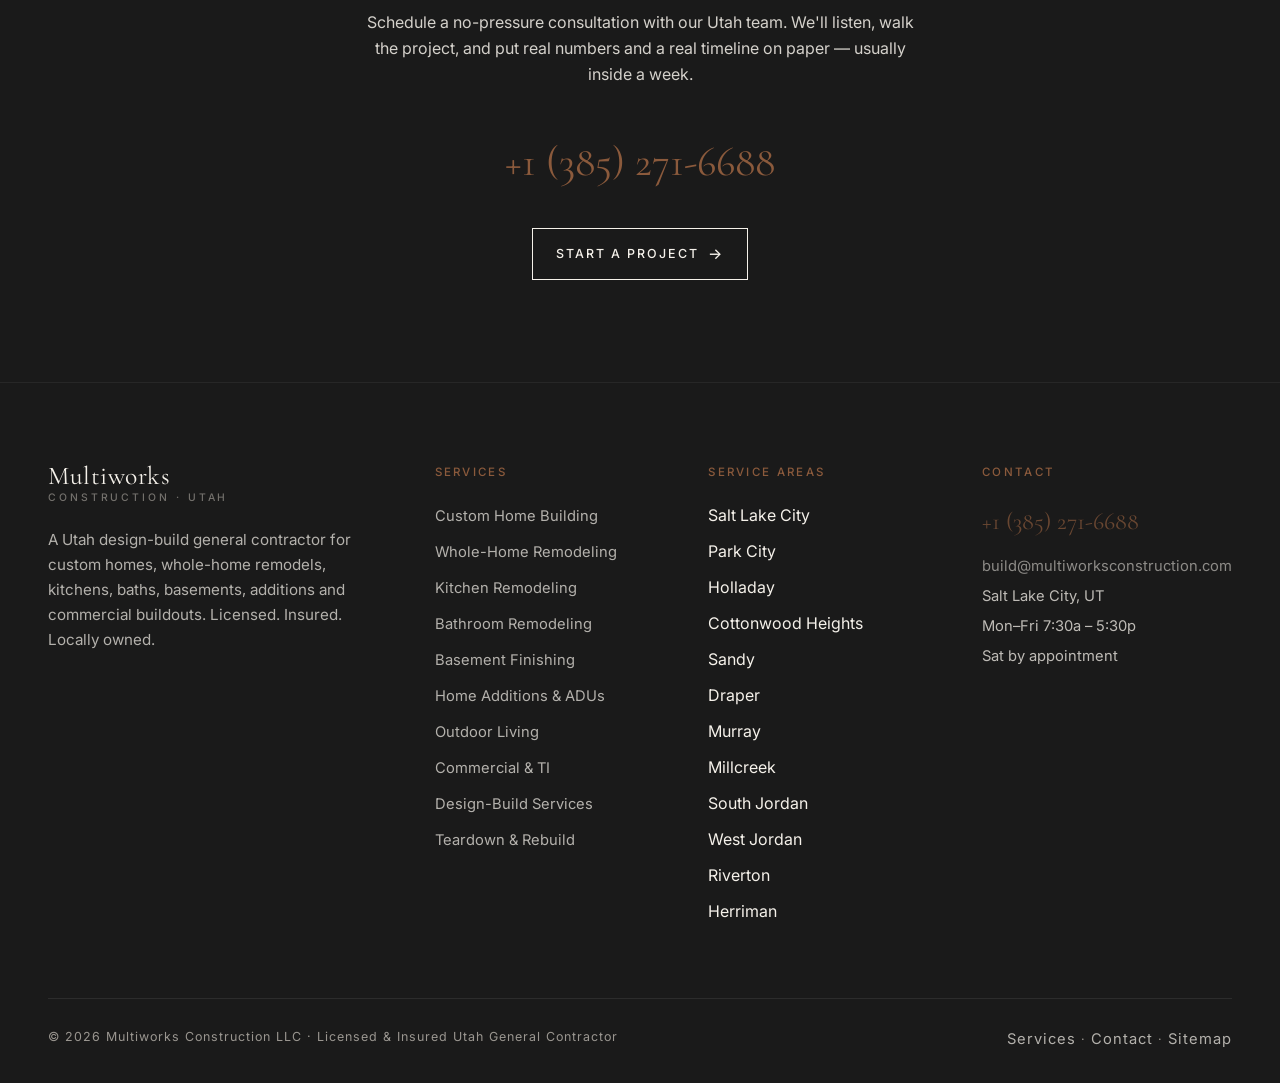
==== commit 45ec90e0: "Rehost images locally as WebP, drop Higgsfield CDN dependency - New rehost_images.py downloads from " ====
--- a/about.html
+++ b/about.html
@@ -12,19 +12,18 @@
 <meta property="og:title" content="About Multiworks Construction | Utah Custom Home Builder &amp; Remodeler">
 <meta property="og:description" content="Multiworks Construction LLC is a Utah-owned design-build general contractor serving Salt Lake City, Park City and the Wasatch Front. Licensed, insured, locally rooted.">
 <meta property="og:url" content="https://multiworksconstruction.com/about.html">
-<meta property="og:image" content="https://d8j0ntlcm91z4.cloudfront.net/user_3D9I46IbFQY7SJYjG1zLXFSWYSZ/hf_20260527_142652_b44b69ef-961d-4f68-add3-57c39d82c30c.png">
+<meta property="og:image" content="https://multiworksconstruction.com/assets/img/hero-05.webp">
 <meta name="twitter:card" content="summary_large_image">
 <meta name="twitter:title" content="About Multiworks Construction | Utah Custom Home Builder &amp; Remodeler">
 <meta name="twitter:description" content="Multiworks Construction LLC is a Utah-owned design-build general contractor serving Salt Lake City, Park City and the Wasatch Front. Licensed, insured, locally rooted.">
-<meta name="twitter:image" content="https://d8j0ntlcm91z4.cloudfront.net/user_3D9I46IbFQY7SJYjG1zLXFSWYSZ/hf_20260527_142652_b44b69ef-961d-4f68-add3-57c39d82c30c.png">
+<meta name="twitter:image" content="https://multiworksconstruction.com/assets/img/hero-05.webp">
 <meta name="theme-color" content="#1A1A1A">
 <meta name="geo.region" content="US-UT">
 <meta name="geo.placename" content="Salt Lake City, Utah">
 <link rel="preconnect" href="https://fonts.googleapis.com">
 <link rel="preconnect" href="https://fonts.gstatic.com" crossorigin>
-<link rel="preconnect" href="https://d8j0ntlcm91z4.cloudfront.net" crossorigin>
 <link rel="stylesheet" href="/assets/styles.css">
-<script type="application/ld+json">{"@context": "https://schema.org", "@type": ["GeneralContractor", "HomeAndConstructionBusiness", "LocalBusiness"], "name": "Multiworks Construction LLC", "alternateName": "Multiworks Construction", "url": "https://multiworksconstruction.com", "telephone": "+1 (385) 271-6688", "email": "build@multiworksconstruction.com", "image": "https://d8j0ntlcm91z4.cloudfront.net/user_3D9I46IbFQY7SJYjG1zLXFSWYSZ/hf_20260527_142652_b44b69ef-961d-4f68-add3-57c39d82c30c.png", "logo": "https://d8j0ntlcm91z4.cloudfront.net/user_3D9I46IbFQY7SJYjG1zLXFSWYSZ/hf_20260527_142652_b44b69ef-961d-4f68-add3-57c39d82c30c.png", "description": "Utah's design-build general contractor \u2014 custom homes, whole-home remodels, kitchens, baths and commercial construction. Licensed. Insured. On time. On budget.", "priceRange": "$$$", "address": {"@type": "PostalAddress", "addressLocality": "Salt Lake City", "addressRegion": "UT", "postalCode": "84101", "addressCountry": "US"}, "areaServed": [{"@type": "City", "name": "Salt Lake City"}, {"@type": "City", "name": "Park City"}, {"@type": "City", "name": "Holladay"}, {"@type": "City", "name": "Cottonwood Heights"}, {"@type": "City", "name": "Sandy"}, {"@type": "City", "name": "Draper"}, {"@type": "City", "name": "Murray"}, {"@type": "City", "name": "Millcreek"}, {"@type": "City", "name": "South Jordan"}, {"@type": "City", "name": "West Jordan"}, {"@type": "City", "name": "Riverton"}, {"@type": "City", "name": "Herriman"}, {"@type": "City", "name": "Bluffdale"}, {"@type": "City", "name": "Lehi"}, {"@type": "City", "name": "Alpine"}, {"@type": "City", "name": "Highland"}, {"@type": "City", "name": "American Fork"}, {"@type": "City", "name": "Pleasant Grove"}, {"@type": "City", "name": "Orem"}, {"@type": "City", "name": "Provo"}, {"@type": "City", "name": "Bountiful"}, {"@type": "City", "name": "Centerville"}, {"@type": "City", "name": "Farmington"}, {"@type": "City", "name": "Kaysville"}, {"@type": "City", "name": "Layton"}, {"@type": "City", "name": "Heber City"}, {"@type": "City", "name": "Midway"}, {"@type": "City", "name": "Deer Valley"}], "sameAs": [], "hasOfferCatalog": {"@type": "OfferCatalog", "name": "Construction & Remodeling Services", "itemListElement": [{"@type": "Offer", "itemOffered": {"@type": "Service", "name": "Custom Home Building", "url": "https://multiworksconstruction.com/custom-home-building.html"}}, {"@type": "Offer", "itemOffered": {"@type": "Service", "name": "Whole-Home Remodeling", "url": "https://multiworksconstruction.com/whole-home-remodeling.html"}}, {"@type": "Offer", "itemOffered": {"@type": "Service", "name": "Kitchen Remodeling", "url": "https://multiworksconstruction.com/kitchen-remodeling.html"}}, {"@type": "Offer", "itemOffered": {"@type": "Service", "name": "Bathroom Remodeling", "url": "https://multiworksconstruction.com/bathroom-remodeling.html"}}, {"@type": "Offer", "itemOffered": {"@type": "Service", "name": "Basement Finishing", "url": "https://multiworksconstruction.com/basement-finishing.html"}}, {"@type": "Offer", "itemOffered": {"@type": "Service", "name": "Home Additions & ADUs", "url": "https://multiworksconstruction.com/home-additions.html"}}, {"@type": "Offer", "itemOffered": {"@type": "Service", "name": "Outdoor Living", "url": "https://multiworksconstruction.com/outdoor-living.html"}}, {"@type": "Offer", "itemOffered": {"@type": "Service", "name": "Commercial & TI", "url": "https://multiworksconstruction.com/commercial-construction.html"}}, {"@type": "Offer", "itemOffered": {"@type": "Service", "name": "Design-Build Services", "url": "https://multiworksconstruction.com/design-build.html"}}, {"@type": "Offer", "itemOffered": {"@type": "Service", "name": "Teardown & Rebuild", "url": "https://multiworksconstruction.com/teardown-rebuild.html"}}]}}</script>
+<script type="application/ld+json">{"@context": "https://schema.org", "@type": ["GeneralContractor", "HomeAndConstructionBusiness", "LocalBusiness"], "name": "Multiworks Construction LLC", "alternateName": "Multiworks Construction", "url": "https://multiworksconstruction.com", "telephone": "+1 (385) 271-6688", "email": "build@multiworksconstruction.com", "image": "https://multiworksconstruction.com/assets/img/hero-05.webp", "logo": "https://multiworksconstruction.com/assets/img/hero-05.webp", "description": "Utah's design-build general contractor \u2014 custom homes, whole-home remodels, kitchens, baths and commercial construction. Licensed. Insured. On time. On budget.", "priceRange": "$$$", "address": {"@type": "PostalAddress", "addressLocality": "Salt Lake City", "addressRegion": "UT", "postalCode": "84101", "addressCountry": "US"}, "areaServed": [{"@type": "City", "name": "Salt Lake City"}, {"@type": "City", "name": "Park City"}, {"@type": "City", "name": "Holladay"}, {"@type": "City", "name": "Cottonwood Heights"}, {"@type": "City", "name": "Sandy"}, {"@type": "City", "name": "Draper"}, {"@type": "City", "name": "Murray"}, {"@type": "City", "name": "Millcreek"}, {"@type": "City", "name": "South Jordan"}, {"@type": "City", "name": "West Jordan"}, {"@type": "City", "name": "Riverton"}, {"@type": "City", "name": "Herriman"}, {"@type": "City", "name": "Bluffdale"}, {"@type": "City", "name": "Lehi"}, {"@type": "City", "name": "Alpine"}, {"@type": "City", "name": "Highland"}, {"@type": "City", "name": "American Fork"}, {"@type": "City", "name": "Pleasant Grove"}, {"@type": "City", "name": "Orem"}, {"@type": "City", "name": "Provo"}, {"@type": "City", "name": "Bountiful"}, {"@type": "City", "name": "Centerville"}, {"@type": "City", "name": "Farmington"}, {"@type": "City", "name": "Kaysville"}, {"@type": "City", "name": "Layton"}, {"@type": "City", "name": "Heber City"}, {"@type": "City", "name": "Midway"}, {"@type": "City", "name": "Deer Valley"}], "sameAs": [], "hasOfferCatalog": {"@type": "OfferCatalog", "name": "Construction & Remodeling Services", "itemListElement": [{"@type": "Offer", "itemOffered": {"@type": "Service", "name": "Custom Home Building", "url": "https://multiworksconstruction.com/custom-home-building.html"}}, {"@type": "Offer", "itemOffered": {"@type": "Service", "name": "Whole-Home Remodeling", "url": "https://multiworksconstruction.com/whole-home-remodeling.html"}}, {"@type": "Offer", "itemOffered": {"@type": "Service", "name": "Kitchen Remodeling", "url": "https://multiworksconstruction.com/kitchen-remodeling.html"}}, {"@type": "Offer", "itemOffered": {"@type": "Service", "name": "Bathroom Remodeling", "url": "https://multiworksconstruction.com/bathroom-remodeling.html"}}, {"@type": "Offer", "itemOffered": {"@type": "Service", "name": "Basement Finishing", "url": "https://multiworksconstruction.com/basement-finishing.html"}}, {"@type": "Offer", "itemOffered": {"@type": "Service", "name": "Home Additions & ADUs", "url": "https://multiworksconstruction.com/home-additions.html"}}, {"@type": "Offer", "itemOffered": {"@type": "Service", "name": "Outdoor Living", "url": "https://multiworksconstruction.com/outdoor-living.html"}}, {"@type": "Offer", "itemOffered": {"@type": "Service", "name": "Commercial & TI", "url": "https://multiworksconstruction.com/commercial-construction.html"}}, {"@type": "Offer", "itemOffered": {"@type": "Service", "name": "Design-Build Services", "url": "https://multiworksconstruction.com/design-build.html"}}, {"@type": "Offer", "itemOffered": {"@type": "Service", "name": "Teardown & Rebuild", "url": "https://multiworksconstruction.com/teardown-rebuild.html"}}]}}</script>
 </head>
 <body><header class="nav is-light">
   <div class="nav__inner">
@@ -46,7 +45,7 @@
 <a class="tap-call" href="tel:+13852716688">Call +1 (385) 271-6688</a>
 
 <section class="page-hero">
-  <div class="page-hero__bg" data-bg="https://d8j0ntlcm91z4.cloudfront.net/user_3D9I46IbFQY7SJYjG1zLXFSWYSZ/hf_20260527_142652_b44b69ef-961d-4f68-add3-57c39d82c30c.png"></div>
+  <div class="page-hero__bg" data-bg="/assets/img/hero-05.webp"></div>
   <div class="page-hero__inner">
     <div class="crumbs"><a href="/">Home</a> · About</div>
     <span class="eyebrow" style="color:var(--accent)">About Multiworks</span>
@@ -57,7 +56,7 @@
 
 <section class="section section--paper">
   <div class="wrap split reveal">
-    <div class="split__image" data-bg="https://d8j0ntlcm91z4.cloudfront.net/user_3D9I46IbFQY7SJYjG1zLXFSWYSZ/hf_20260527_142748_93bd0590-5121-4a92-9c3d-535f6b462edd.png"></div>
+    <div class="split__image" data-bg="/assets/img/design-build-02.webp"></div>
     <div>
       <span class="eyebrow">Our story</span>
       <h2 style="margin-top:1rem">A general contractor that <em>actually</em> answers the phone.</h2>
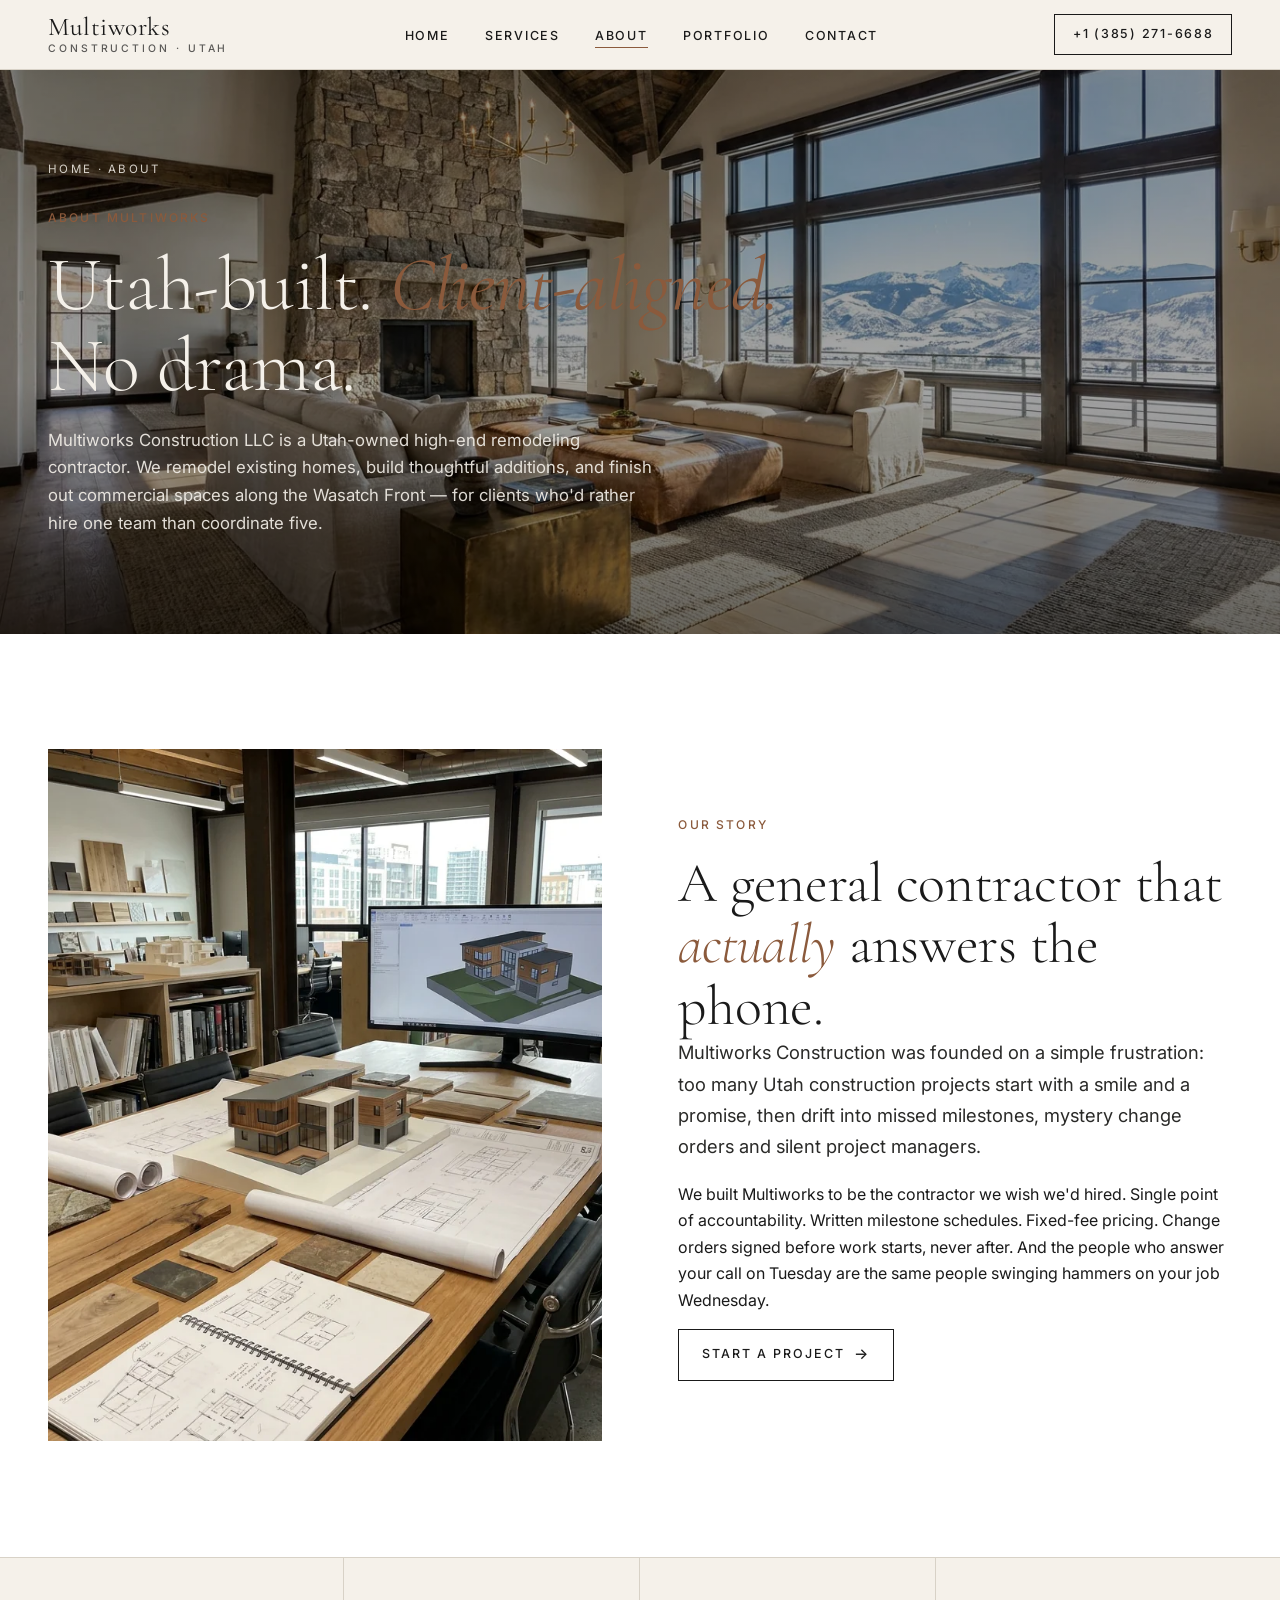
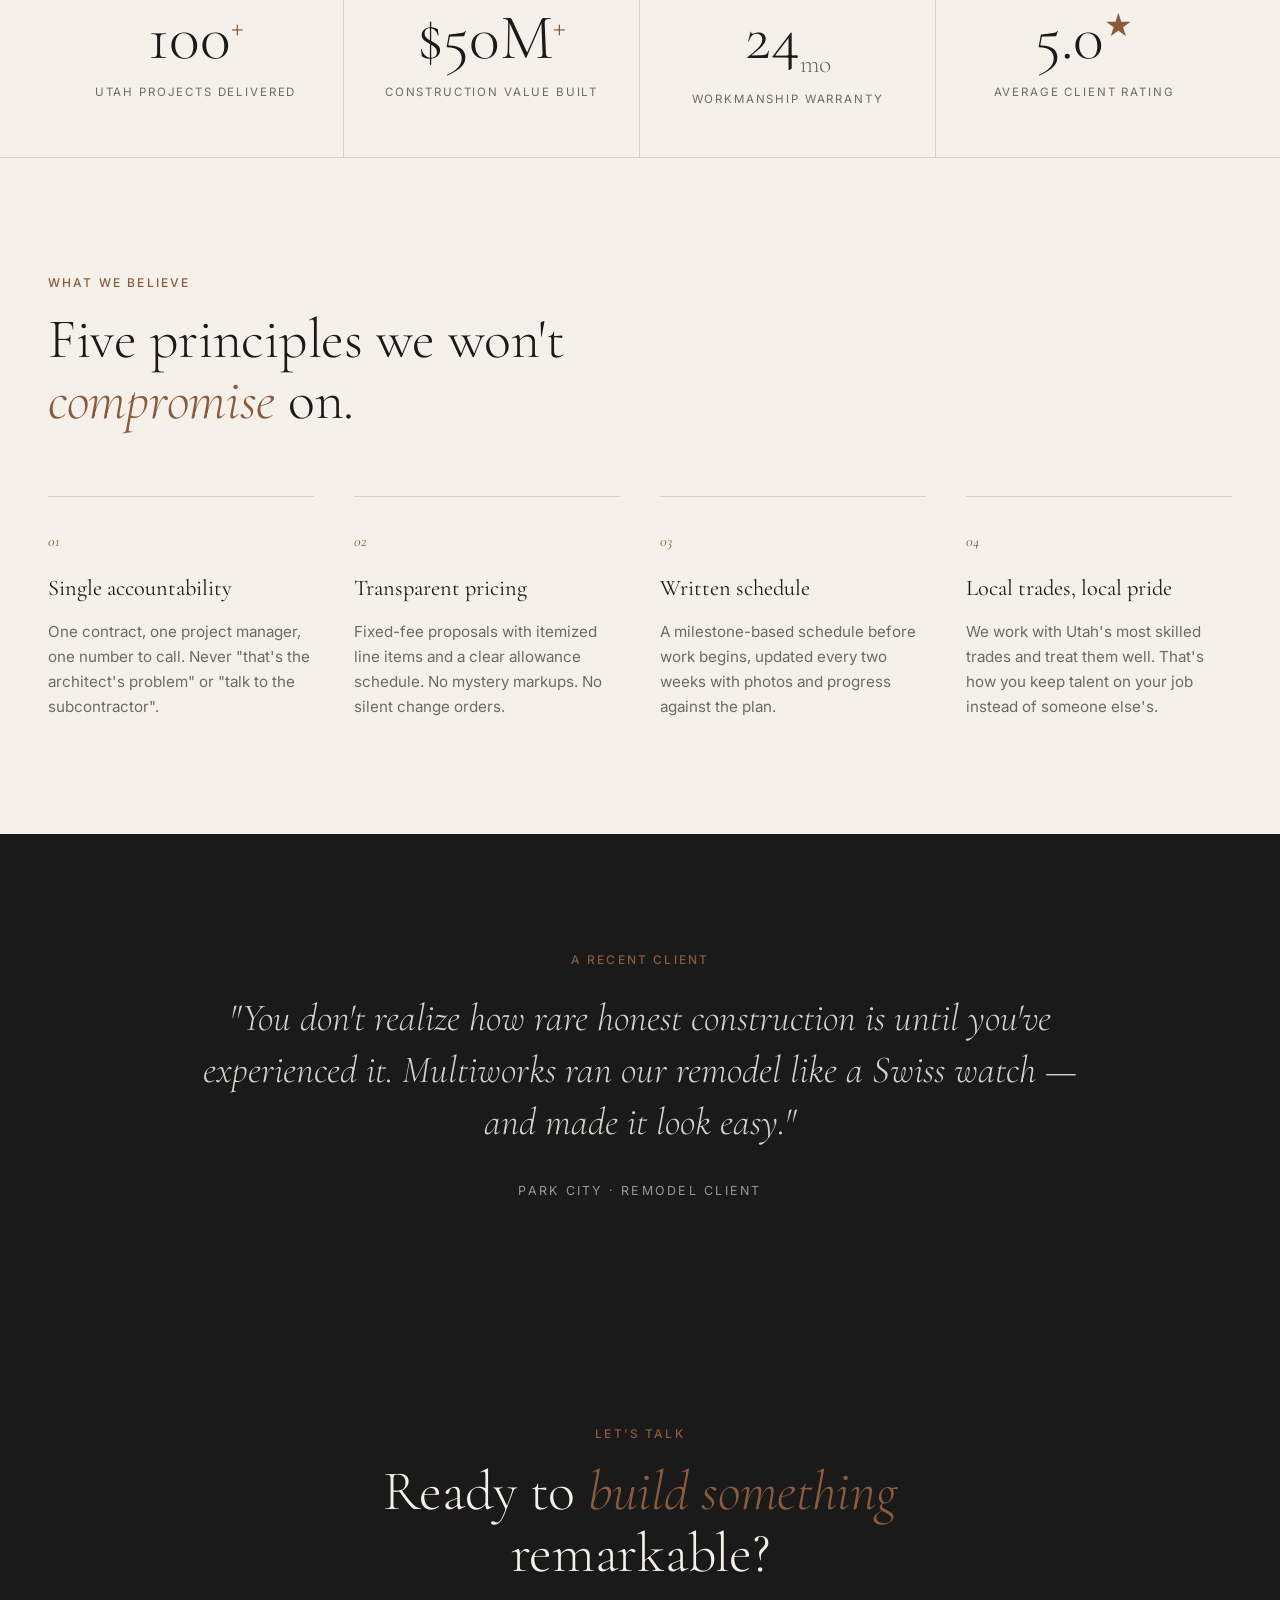
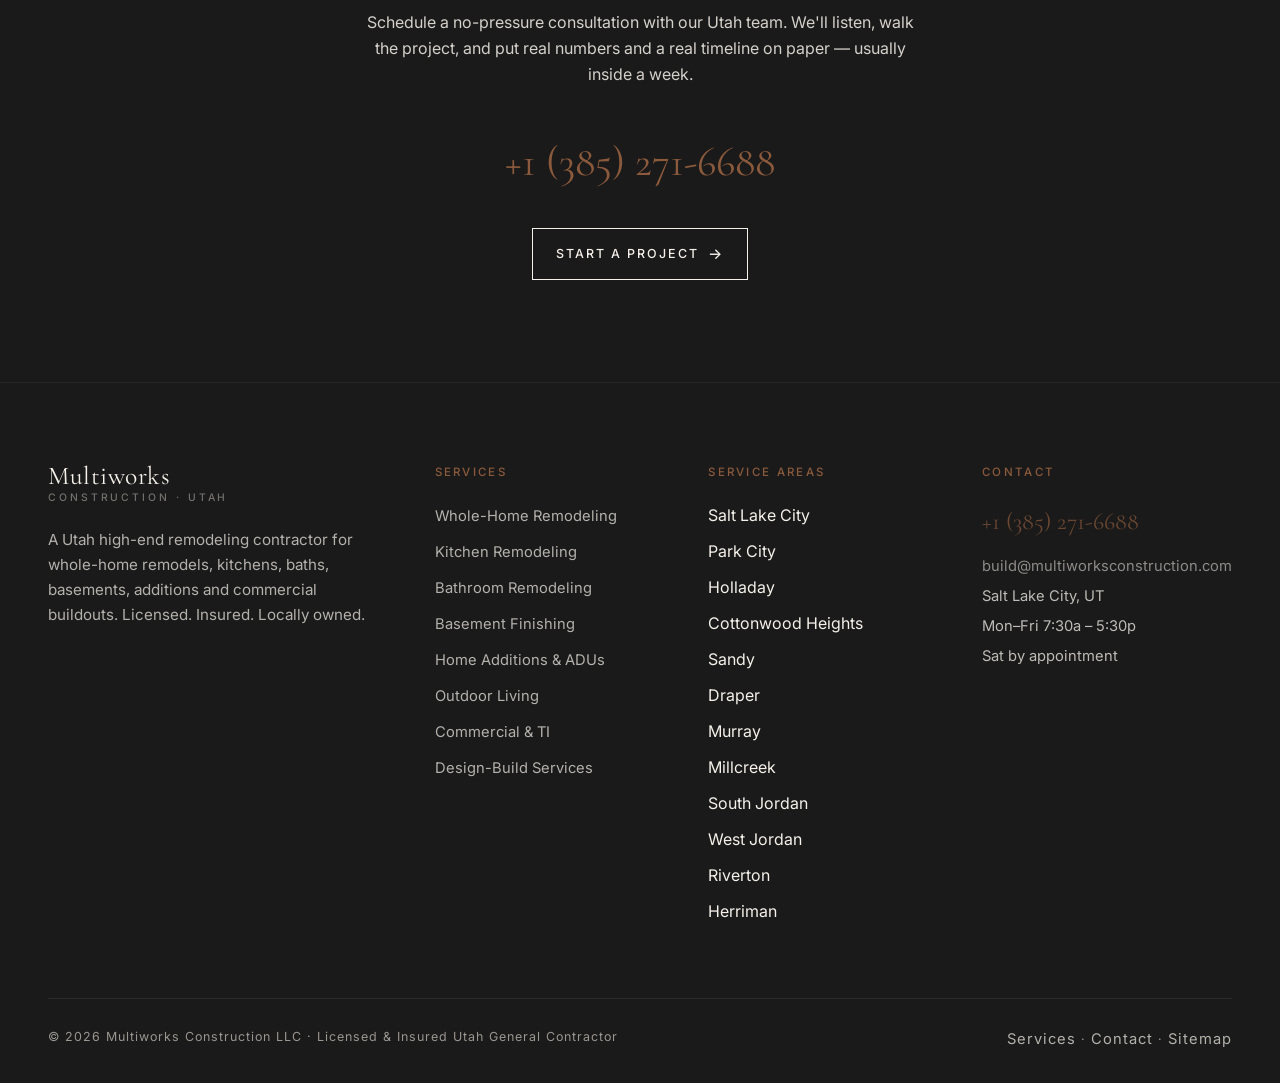
==== commit 0d34d214: "Reposition: high-end remodeler, not custom home builder Drop Custom Home Building (#01) and Teardown" ====
--- a/about.html
+++ b/about.html
@@ -3,19 +3,19 @@
 <head>
 <meta charset="utf-8">
 <meta name="viewport" content="width=device-width,initial-scale=1">
-<title>About Multiworks Construction | Utah Custom Home Builder &amp; Remodeler</title>
-<meta name="description" content="Multiworks Construction LLC is a Utah-owned design-build general contractor serving Salt Lake City, Park City and the Wasatch Front. Licensed, insured, locally rooted.">
+<title>About Multiworks Construction | Utah High-End Remodeler &amp; Design-Build Contractor</title>
+<meta name="description" content="Multiworks Construction LLC is a Utah-owned high-end remodeler serving Salt Lake City, Park City and the Wasatch Front. Licensed, insured, locally rooted.">
 <link rel="canonical" href="https://multiworksconstruction.com/about.html">
 <meta name="robots" content="index,follow,max-image-preview:large">
 <meta property="og:type" content="website">
 <meta property="og:site_name" content="Multiworks Construction LLC">
-<meta property="og:title" content="About Multiworks Construction | Utah Custom Home Builder &amp; Remodeler">
-<meta property="og:description" content="Multiworks Construction LLC is a Utah-owned design-build general contractor serving Salt Lake City, Park City and the Wasatch Front. Licensed, insured, locally rooted.">
+<meta property="og:title" content="About Multiworks Construction | Utah High-End Remodeler &amp; Design-Build Contractor">
+<meta property="og:description" content="Multiworks Construction LLC is a Utah-owned high-end remodeler serving Salt Lake City, Park City and the Wasatch Front. Licensed, insured, locally rooted.">
 <meta property="og:url" content="https://multiworksconstruction.com/about.html">
 <meta property="og:image" content="https://multiworksconstruction.com/assets/img/hero-05.webp">
 <meta name="twitter:card" content="summary_large_image">
-<meta name="twitter:title" content="About Multiworks Construction | Utah Custom Home Builder &amp; Remodeler">
-<meta name="twitter:description" content="Multiworks Construction LLC is a Utah-owned design-build general contractor serving Salt Lake City, Park City and the Wasatch Front. Licensed, insured, locally rooted.">
+<meta name="twitter:title" content="About Multiworks Construction | Utah High-End Remodeler &amp; Design-Build Contractor">
+<meta name="twitter:description" content="Multiworks Construction LLC is a Utah-owned high-end remodeler serving Salt Lake City, Park City and the Wasatch Front. Licensed, insured, locally rooted.">
 <meta name="twitter:image" content="https://multiworksconstruction.com/assets/img/hero-05.webp">
 <meta name="theme-color" content="#1A1A1A">
 <meta name="geo.region" content="US-UT">
@@ -23,7 +23,7 @@
 <link rel="preconnect" href="https://fonts.googleapis.com">
 <link rel="preconnect" href="https://fonts.gstatic.com" crossorigin>
 <link rel="stylesheet" href="/assets/styles.css">
-<script type="application/ld+json">{"@context": "https://schema.org", "@type": ["GeneralContractor", "HomeAndConstructionBusiness", "LocalBusiness"], "name": "Multiworks Construction LLC", "alternateName": "Multiworks Construction", "url": "https://multiworksconstruction.com", "telephone": "+1 (385) 271-6688", "email": "build@multiworksconstruction.com", "image": "https://multiworksconstruction.com/assets/img/hero-05.webp", "logo": "https://multiworksconstruction.com/assets/img/hero-05.webp", "description": "Utah's design-build general contractor \u2014 custom homes, whole-home remodels, kitchens, baths and commercial construction. Licensed. Insured. On time. On budget.", "priceRange": "$$$", "address": {"@type": "PostalAddress", "addressLocality": "Salt Lake City", "addressRegion": "UT", "postalCode": "84101", "addressCountry": "US"}, "areaServed": [{"@type": "City", "name": "Salt Lake City"}, {"@type": "City", "name": "Park City"}, {"@type": "City", "name": "Holladay"}, {"@type": "City", "name": "Cottonwood Heights"}, {"@type": "City", "name": "Sandy"}, {"@type": "City", "name": "Draper"}, {"@type": "City", "name": "Murray"}, {"@type": "City", "name": "Millcreek"}, {"@type": "City", "name": "South Jordan"}, {"@type": "City", "name": "West Jordan"}, {"@type": "City", "name": "Riverton"}, {"@type": "City", "name": "Herriman"}, {"@type": "City", "name": "Bluffdale"}, {"@type": "City", "name": "Lehi"}, {"@type": "City", "name": "Alpine"}, {"@type": "City", "name": "Highland"}, {"@type": "City", "name": "American Fork"}, {"@type": "City", "name": "Pleasant Grove"}, {"@type": "City", "name": "Orem"}, {"@type": "City", "name": "Provo"}, {"@type": "City", "name": "Bountiful"}, {"@type": "City", "name": "Centerville"}, {"@type": "City", "name": "Farmington"}, {"@type": "City", "name": "Kaysville"}, {"@type": "City", "name": "Layton"}, {"@type": "City", "name": "Heber City"}, {"@type": "City", "name": "Midway"}, {"@type": "City", "name": "Deer Valley"}], "sameAs": [], "hasOfferCatalog": {"@type": "OfferCatalog", "name": "Construction & Remodeling Services", "itemListElement": [{"@type": "Offer", "itemOffered": {"@type": "Service", "name": "Custom Home Building", "url": "https://multiworksconstruction.com/custom-home-building.html"}}, {"@type": "Offer", "itemOffered": {"@type": "Service", "name": "Whole-Home Remodeling", "url": "https://multiworksconstruction.com/whole-home-remodeling.html"}}, {"@type": "Offer", "itemOffered": {"@type": "Service", "name": "Kitchen Remodeling", "url": "https://multiworksconstruction.com/kitchen-remodeling.html"}}, {"@type": "Offer", "itemOffered": {"@type": "Service", "name": "Bathroom Remodeling", "url": "https://multiworksconstruction.com/bathroom-remodeling.html"}}, {"@type": "Offer", "itemOffered": {"@type": "Service", "name": "Basement Finishing", "url": "https://multiworksconstruction.com/basement-finishing.html"}}, {"@type": "Offer", "itemOffered": {"@type": "Service", "name": "Home Additions & ADUs", "url": "https://multiworksconstruction.com/home-additions.html"}}, {"@type": "Offer", "itemOffered": {"@type": "Service", "name": "Outdoor Living", "url": "https://multiworksconstruction.com/outdoor-living.html"}}, {"@type": "Offer", "itemOffered": {"@type": "Service", "name": "Commercial & TI", "url": "https://multiworksconstruction.com/commercial-construction.html"}}, {"@type": "Offer", "itemOffered": {"@type": "Service", "name": "Design-Build Services", "url": "https://multiworksconstruction.com/design-build.html"}}, {"@type": "Offer", "itemOffered": {"@type": "Service", "name": "Teardown & Rebuild", "url": "https://multiworksconstruction.com/teardown-rebuild.html"}}]}}</script>
+<script type="application/ld+json">{"@context": "https://schema.org", "@type": ["GeneralContractor", "HomeAndConstructionBusiness", "LocalBusiness"], "name": "Multiworks Construction LLC", "alternateName": "Multiworks Construction", "url": "https://multiworksconstruction.com", "telephone": "+1 (385) 271-6688", "email": "build@multiworksconstruction.com", "image": "https://multiworksconstruction.com/assets/img/hero-05.webp", "logo": "https://multiworksconstruction.com/assets/img/hero-05.webp", "description": "Utah's high-end design-build remodeler \u2014 whole-home remodels, kitchens, baths, basements, additions and commercial buildouts. Licensed. Insured. On time. On budget.", "priceRange": "$$$", "address": {"@type": "PostalAddress", "addressLocality": "Salt Lake City", "addressRegion": "UT", "postalCode": "84101", "addressCountry": "US"}, "areaServed": [{"@type": "City", "name": "Salt Lake City"}, {"@type": "City", "name": "Park City"}, {"@type": "City", "name": "Holladay"}, {"@type": "City", "name": "Cottonwood Heights"}, {"@type": "City", "name": "Sandy"}, {"@type": "City", "name": "Draper"}, {"@type": "City", "name": "Murray"}, {"@type": "City", "name": "Millcreek"}, {"@type": "City", "name": "South Jordan"}, {"@type": "City", "name": "West Jordan"}, {"@type": "City", "name": "Riverton"}, {"@type": "City", "name": "Herriman"}, {"@type": "City", "name": "Bluffdale"}, {"@type": "City", "name": "Lehi"}, {"@type": "City", "name": "Alpine"}, {"@type": "City", "name": "Highland"}, {"@type": "City", "name": "American Fork"}, {"@type": "City", "name": "Pleasant Grove"}, {"@type": "City", "name": "Orem"}, {"@type": "City", "name": "Provo"}, {"@type": "City", "name": "Bountiful"}, {"@type": "City", "name": "Centerville"}, {"@type": "City", "name": "Farmington"}, {"@type": "City", "name": "Kaysville"}, {"@type": "City", "name": "Layton"}, {"@type": "City", "name": "Heber City"}, {"@type": "City", "name": "Midway"}, {"@type": "City", "name": "Deer Valley"}], "sameAs": [], "hasOfferCatalog": {"@type": "OfferCatalog", "name": "Construction & Remodeling Services", "itemListElement": [{"@type": "Offer", "itemOffered": {"@type": "Service", "name": "Whole-Home Remodeling", "url": "https://multiworksconstruction.com/whole-home-remodeling.html"}}, {"@type": "Offer", "itemOffered": {"@type": "Service", "name": "Kitchen Remodeling", "url": "https://multiworksconstruction.com/kitchen-remodeling.html"}}, {"@type": "Offer", "itemOffered": {"@type": "Service", "name": "Bathroom Remodeling", "url": "https://multiworksconstruction.com/bathroom-remodeling.html"}}, {"@type": "Offer", "itemOffered": {"@type": "Service", "name": "Basement Finishing", "url": "https://multiworksconstruction.com/basement-finishing.html"}}, {"@type": "Offer", "itemOffered": {"@type": "Service", "name": "Home Additions & ADUs", "url": "https://multiworksconstruction.com/home-additions.html"}}, {"@type": "Offer", "itemOffered": {"@type": "Service", "name": "Outdoor Living", "url": "https://multiworksconstruction.com/outdoor-living.html"}}, {"@type": "Offer", "itemOffered": {"@type": "Service", "name": "Commercial & TI", "url": "https://multiworksconstruction.com/commercial-construction.html"}}, {"@type": "Offer", "itemOffered": {"@type": "Service", "name": "Design-Build Services", "url": "https://multiworksconstruction.com/design-build.html"}}]}}</script>
 </head>
 <body><header class="nav is-light">
   <div class="nav__inner">
@@ -50,7 +50,7 @@
     <div class="crumbs"><a href="/">Home</a> · About</div>
     <span class="eyebrow" style="color:var(--accent)">About Multiworks</span>
     <h1 class="page-hero__title" style="margin-top:1rem">Utah-built. <em>Client-aligned.</em> No drama.</h1>
-    <p class="page-hero__sub">Multiworks Construction LLC is a Utah-owned design-build general contractor. We build custom homes, remodel existing ones, and finish out commercial spaces along the Wasatch Front — for clients who'd rather hire one team than coordinate five.</p>
+    <p class="page-hero__sub">Multiworks Construction LLC is a Utah-owned high-end remodeling contractor. We remodel existing homes, build thoughtful additions, and finish out commercial spaces along the Wasatch Front — for clients who'd rather hire one team than coordinate five.</p>
   </div>
 </section>
 
@@ -93,8 +93,8 @@
   <div class="wrap reveal">
     <div class="testimonial">
       <span class="eyebrow" style="display:block;margin-bottom:1.5rem">A recent client</span>
-      <p class="testimonial__quote" style="color:var(--bone)">"You don't realize how rare honest construction is until you've experienced it. Multiworks ran our build like a Swiss watch — and made it look easy."</p>
-      <div class="testimonial__attr" style="color:var(--mute-2)">Park City · Custom Home Client</div>
+      <p class="testimonial__quote" style="color:var(--bone)">"You don't realize how rare honest construction is until you've experienced it. Multiworks ran our remodel like a Swiss watch — and made it look easy."</p>
+      <div class="testimonial__attr" style="color:var(--mute-2)">Park City · Remodel Client</div>
     </div>
   </div>
 </section>
@@ -116,20 +116,18 @@
           <span class="brand__mark">Multiworks</span>
           <span class="brand__sub">Construction · Utah</span>
         </div>
-        <p class="footer__about">A Utah design-build general contractor for custom homes, whole-home remodels, kitchens, baths, basements, additions and commercial buildouts. Licensed. Insured. Locally owned.</p>
+        <p class="footer__about">A Utah high-end remodeling contractor for whole-home remodels, kitchens, baths, basements, additions and commercial buildouts. Licensed. Insured. Locally owned.</p>
       </div>
       <div>
         <h4>Services</h4>
-        <ul><li><a href="/custom-home-building.html">Custom Home Building</a></li>
-<li><a href="/whole-home-remodeling.html">Whole-Home Remodeling</a></li>
+        <ul><li><a href="/whole-home-remodeling.html">Whole-Home Remodeling</a></li>
 <li><a href="/kitchen-remodeling.html">Kitchen Remodeling</a></li>
 <li><a href="/bathroom-remodeling.html">Bathroom Remodeling</a></li>
 <li><a href="/basement-finishing.html">Basement Finishing</a></li>
 <li><a href="/home-additions.html">Home Additions &amp; ADUs</a></li>
 <li><a href="/outdoor-living.html">Outdoor Living</a></li>
 <li><a href="/commercial-construction.html">Commercial &amp; TI</a></li>
-<li><a href="/design-build.html">Design-Build Services</a></li>
-<li><a href="/teardown-rebuild.html">Teardown &amp; Rebuild</a></li></ul>
+<li><a href="/design-build.html">Design-Build Services</a></li></ul>
       </div>
       <div>
         <h4>Service Areas</h4>
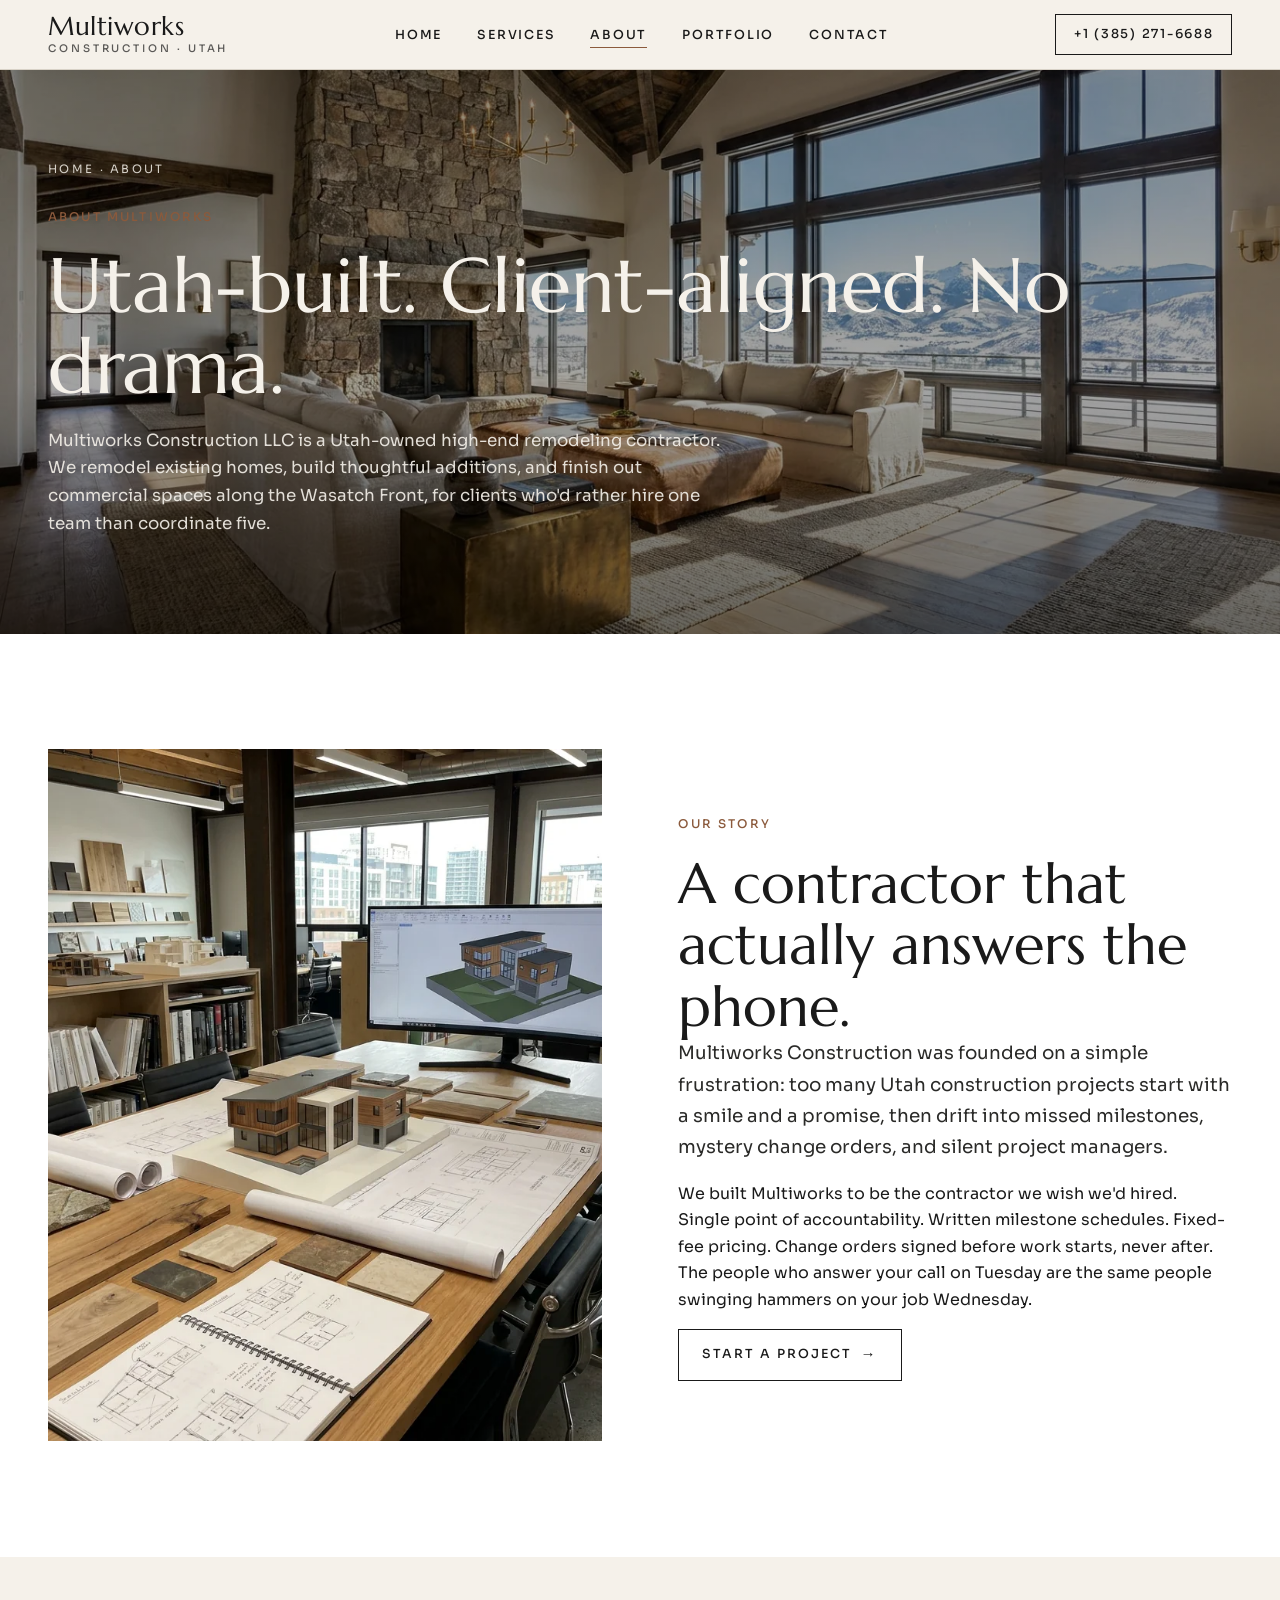
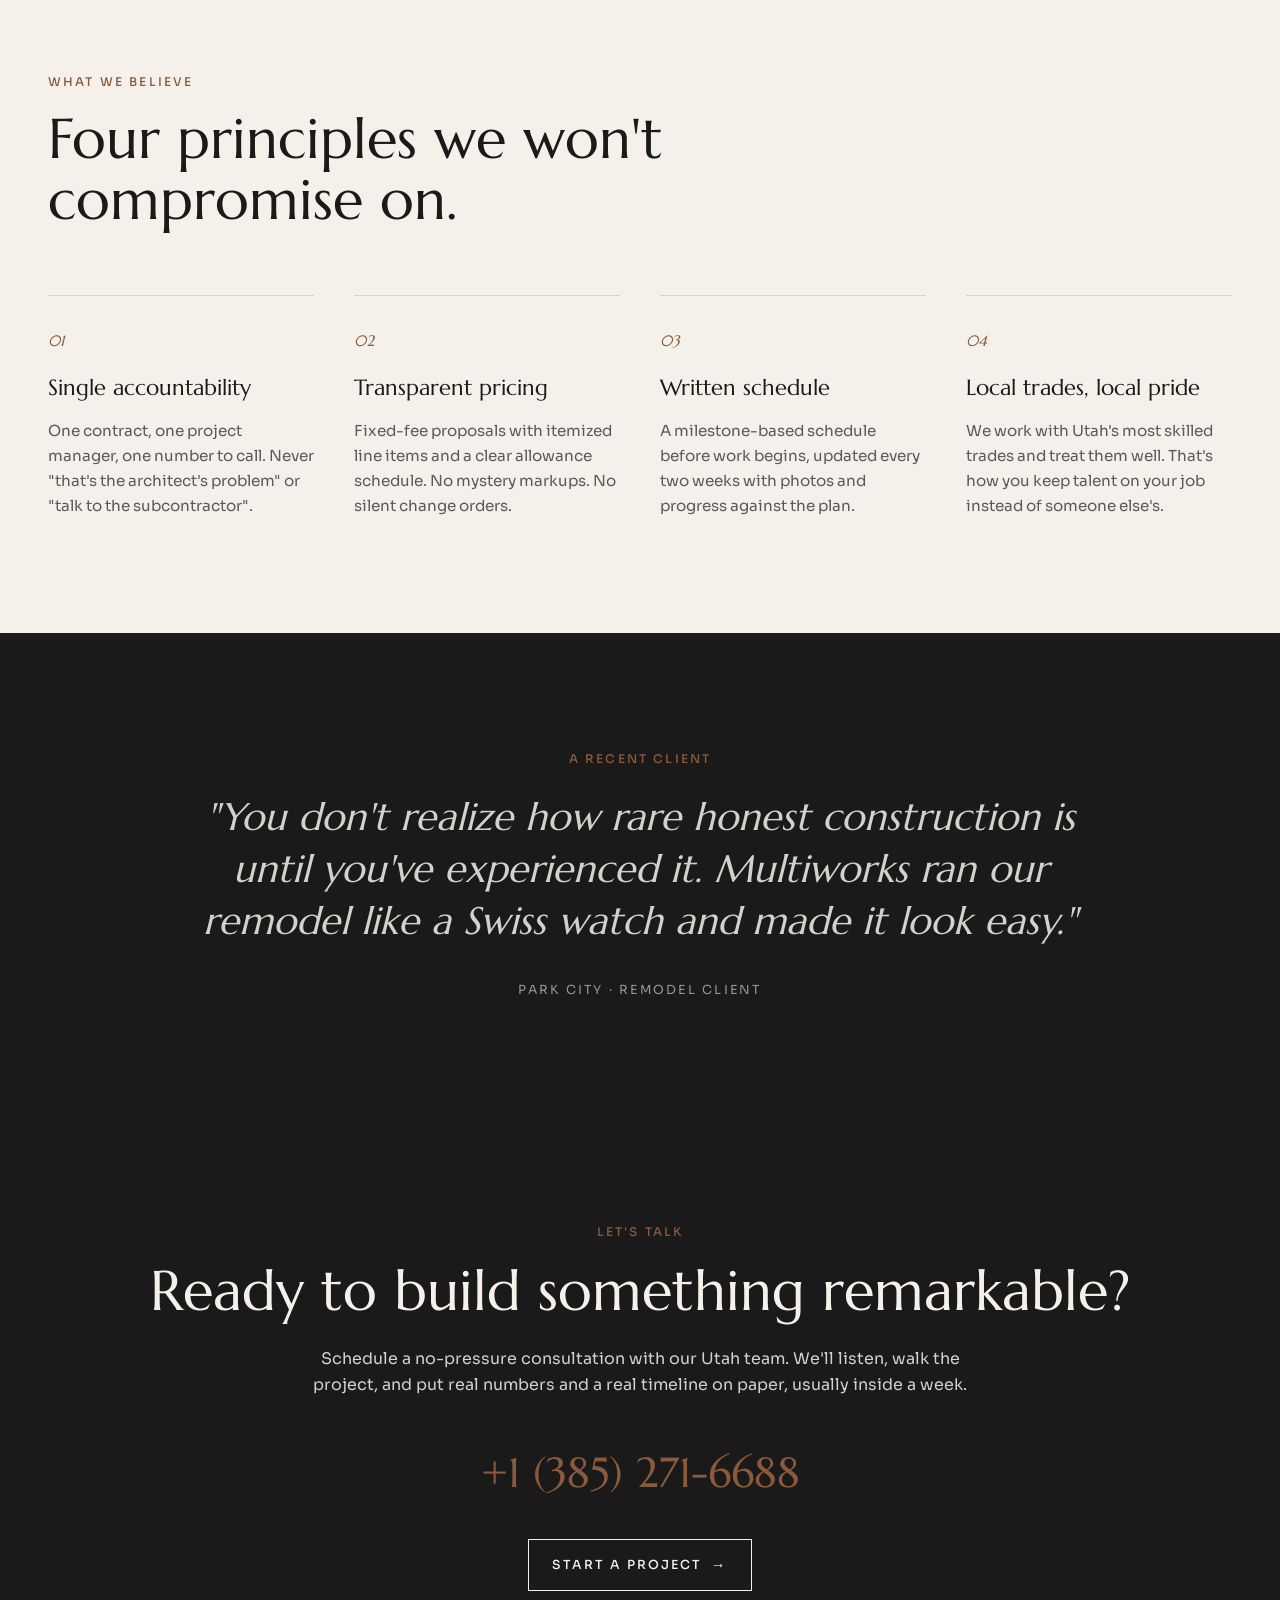
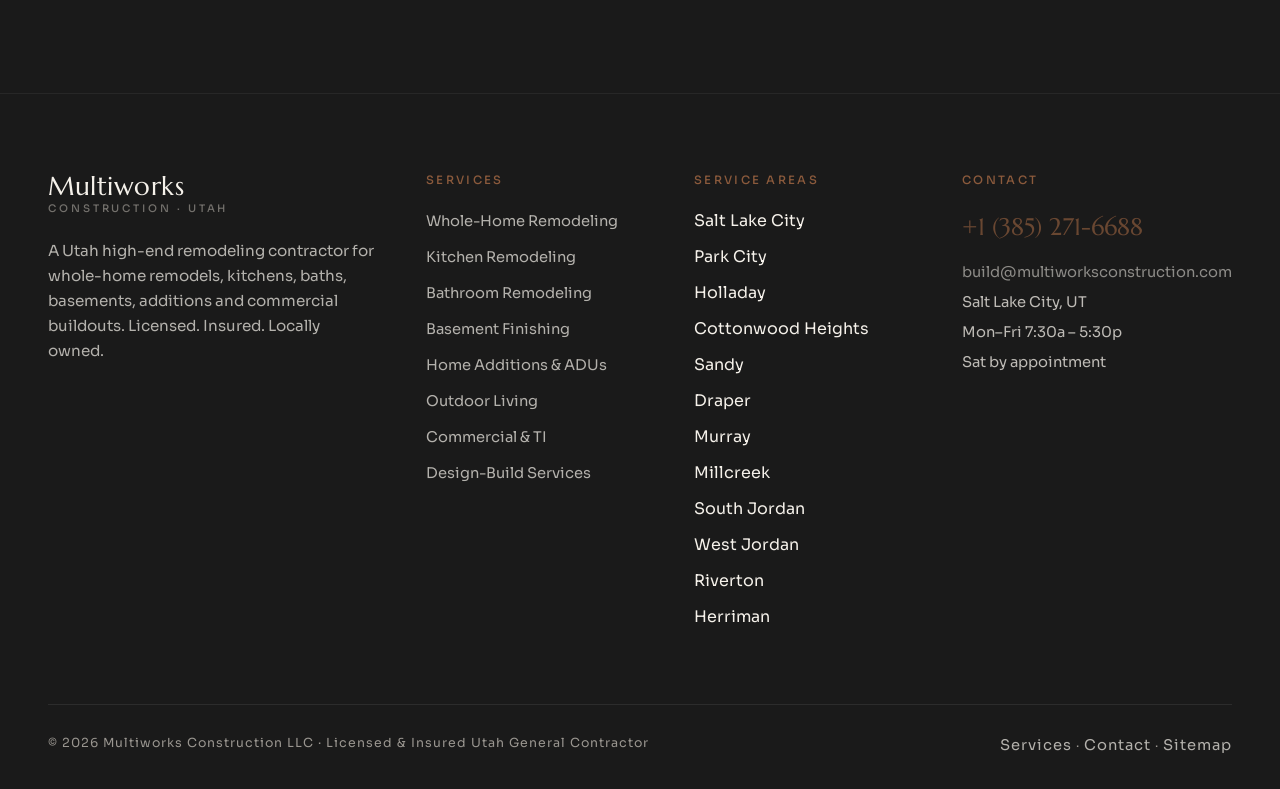
==== commit 39d6dc68: "/impeccable critique + audit fixes: typography swap, image refactor, a11y + motion preference CRITIQ" ====
--- a/about.html
+++ b/about.html
@@ -22,8 +22,11 @@
 <meta name="geo.placename" content="Salt Lake City, Utah">
 <link rel="preconnect" href="https://fonts.googleapis.com">
 <link rel="preconnect" href="https://fonts.gstatic.com" crossorigin>
+<link rel="preload" as="image" href="https://multiworksconstruction.com/assets/img/hero-01.webp" fetchpriority="high">
+<link rel="preload" as="style" href="https://fonts.googleapis.com/css2?family=Marcellus&family=Sora:wght@400;500;600&display=swap">
+<link rel="stylesheet" href="https://fonts.googleapis.com/css2?family=Marcellus&family=Sora:wght@400;500;600&display=swap">
 <link rel="stylesheet" href="/assets/styles.css">
-<script type="application/ld+json">{"@context": "https://schema.org", "@type": ["GeneralContractor", "HomeAndConstructionBusiness", "LocalBusiness"], "name": "Multiworks Construction LLC", "alternateName": "Multiworks Construction", "url": "https://multiworksconstruction.com", "telephone": "+1 (385) 271-6688", "email": "build@multiworksconstruction.com", "image": "https://multiworksconstruction.com/assets/img/hero-05.webp", "logo": "https://multiworksconstruction.com/assets/img/hero-05.webp", "description": "Utah's high-end design-build remodeler \u2014 whole-home remodels, kitchens, baths, basements, additions and commercial buildouts. Licensed. Insured. On time. On budget.", "priceRange": "$$$", "address": {"@type": "PostalAddress", "addressLocality": "Salt Lake City", "addressRegion": "UT", "postalCode": "84101", "addressCountry": "US"}, "areaServed": [{"@type": "City", "name": "Salt Lake City"}, {"@type": "City", "name": "Park City"}, {"@type": "City", "name": "Holladay"}, {"@type": "City", "name": "Cottonwood Heights"}, {"@type": "City", "name": "Sandy"}, {"@type": "City", "name": "Draper"}, {"@type": "City", "name": "Murray"}, {"@type": "City", "name": "Millcreek"}, {"@type": "City", "name": "South Jordan"}, {"@type": "City", "name": "West Jordan"}, {"@type": "City", "name": "Riverton"}, {"@type": "City", "name": "Herriman"}, {"@type": "City", "name": "Bluffdale"}, {"@type": "City", "name": "Lehi"}, {"@type": "City", "name": "Alpine"}, {"@type": "City", "name": "Highland"}, {"@type": "City", "name": "American Fork"}, {"@type": "City", "name": "Pleasant Grove"}, {"@type": "City", "name": "Orem"}, {"@type": "City", "name": "Provo"}, {"@type": "City", "name": "Bountiful"}, {"@type": "City", "name": "Centerville"}, {"@type": "City", "name": "Farmington"}, {"@type": "City", "name": "Kaysville"}, {"@type": "City", "name": "Layton"}, {"@type": "City", "name": "Heber City"}, {"@type": "City", "name": "Midway"}, {"@type": "City", "name": "Deer Valley"}], "sameAs": [], "hasOfferCatalog": {"@type": "OfferCatalog", "name": "Construction & Remodeling Services", "itemListElement": [{"@type": "Offer", "itemOffered": {"@type": "Service", "name": "Whole-Home Remodeling", "url": "https://multiworksconstruction.com/whole-home-remodeling.html"}}, {"@type": "Offer", "itemOffered": {"@type": "Service", "name": "Kitchen Remodeling", "url": "https://multiworksconstruction.com/kitchen-remodeling.html"}}, {"@type": "Offer", "itemOffered": {"@type": "Service", "name": "Bathroom Remodeling", "url": "https://multiworksconstruction.com/bathroom-remodeling.html"}}, {"@type": "Offer", "itemOffered": {"@type": "Service", "name": "Basement Finishing", "url": "https://multiworksconstruction.com/basement-finishing.html"}}, {"@type": "Offer", "itemOffered": {"@type": "Service", "name": "Home Additions & ADUs", "url": "https://multiworksconstruction.com/home-additions.html"}}, {"@type": "Offer", "itemOffered": {"@type": "Service", "name": "Outdoor Living", "url": "https://multiworksconstruction.com/outdoor-living.html"}}, {"@type": "Offer", "itemOffered": {"@type": "Service", "name": "Commercial & TI", "url": "https://multiworksconstruction.com/commercial-construction.html"}}, {"@type": "Offer", "itemOffered": {"@type": "Service", "name": "Design-Build Services", "url": "https://multiworksconstruction.com/design-build.html"}}]}}</script>
+<script type="application/ld+json">{"@context": "https://schema.org", "@type": ["GeneralContractor", "HomeAndConstructionBusiness", "LocalBusiness"], "name": "Multiworks Construction LLC", "alternateName": "Multiworks Construction", "url": "https://multiworksconstruction.com", "telephone": "+1 (385) 271-6688", "email": "build@multiworksconstruction.com", "image": "https://multiworksconstruction.com/assets/img/hero-05.webp", "logo": "https://multiworksconstruction.com/assets/img/hero-05.webp", "description": "Utah high-end remodeling and design-build contractor. Whole-home transformations, kitchens, baths, additions and commercial buildouts. Licensed, insured, locally owned.", "priceRange": "$$$", "address": {"@type": "PostalAddress", "addressLocality": "Salt Lake City", "addressRegion": "UT", "postalCode": "84101", "addressCountry": "US"}, "areaServed": [{"@type": "City", "name": "Salt Lake City"}, {"@type": "City", "name": "Park City"}, {"@type": "City", "name": "Holladay"}, {"@type": "City", "name": "Cottonwood Heights"}, {"@type": "City", "name": "Sandy"}, {"@type": "City", "name": "Draper"}, {"@type": "City", "name": "Murray"}, {"@type": "City", "name": "Millcreek"}, {"@type": "City", "name": "South Jordan"}, {"@type": "City", "name": "West Jordan"}, {"@type": "City", "name": "Riverton"}, {"@type": "City", "name": "Herriman"}, {"@type": "City", "name": "Bluffdale"}, {"@type": "City", "name": "Lehi"}, {"@type": "City", "name": "Alpine"}, {"@type": "City", "name": "Highland"}, {"@type": "City", "name": "American Fork"}, {"@type": "City", "name": "Pleasant Grove"}, {"@type": "City", "name": "Orem"}, {"@type": "City", "name": "Provo"}, {"@type": "City", "name": "Bountiful"}, {"@type": "City", "name": "Centerville"}, {"@type": "City", "name": "Farmington"}, {"@type": "City", "name": "Kaysville"}, {"@type": "City", "name": "Layton"}, {"@type": "City", "name": "Heber City"}, {"@type": "City", "name": "Midway"}, {"@type": "City", "name": "Deer Valley"}], "sameAs": [], "hasOfferCatalog": {"@type": "OfferCatalog", "name": "Construction & Remodeling Services", "itemListElement": [{"@type": "Offer", "itemOffered": {"@type": "Service", "name": "Whole-Home Remodeling", "url": "https://multiworksconstruction.com/whole-home-remodeling.html"}}, {"@type": "Offer", "itemOffered": {"@type": "Service", "name": "Kitchen Remodeling", "url": "https://multiworksconstruction.com/kitchen-remodeling.html"}}, {"@type": "Offer", "itemOffered": {"@type": "Service", "name": "Bathroom Remodeling", "url": "https://multiworksconstruction.com/bathroom-remodeling.html"}}, {"@type": "Offer", "itemOffered": {"@type": "Service", "name": "Basement Finishing", "url": "https://multiworksconstruction.com/basement-finishing.html"}}, {"@type": "Offer", "itemOffered": {"@type": "Service", "name": "Home Additions & ADUs", "url": "https://multiworksconstruction.com/home-additions.html"}}, {"@type": "Offer", "itemOffered": {"@type": "Service", "name": "Outdoor Living", "url": "https://multiworksconstruction.com/outdoor-living.html"}}, {"@type": "Offer", "itemOffered": {"@type": "Service", "name": "Commercial & TI", "url": "https://multiworksconstruction.com/commercial-construction.html"}}, {"@type": "Offer", "itemOffered": {"@type": "Service", "name": "Design-Build Services", "url": "https://multiworksconstruction.com/design-build.html"}}]}}</script>
 </head>
 <body><header class="nav is-light">
   <div class="nav__inner">
@@ -45,40 +48,33 @@
 <a class="tap-call" href="tel:+13852716688">Call +1 (385) 271-6688</a>
 
 <section class="page-hero">
-  <div class="page-hero__bg" data-bg="/assets/img/hero-05.webp"></div>
+  <div class="page-hero__bg"><img src="/assets/img/hero-05.webp" alt="Multiworks Construction project photograph: hero-05" loading="eager" fetchpriority="high" decoding="sync" width="1376" height="768"></div>
   <div class="page-hero__inner">
     <div class="crumbs"><a href="/">Home</a> · About</div>
     <span class="eyebrow" style="color:var(--accent)">About Multiworks</span>
-    <h1 class="page-hero__title" style="margin-top:1rem">Utah-built. <em>Client-aligned.</em> No drama.</h1>
-    <p class="page-hero__sub">Multiworks Construction LLC is a Utah-owned high-end remodeling contractor. We remodel existing homes, build thoughtful additions, and finish out commercial spaces along the Wasatch Front — for clients who'd rather hire one team than coordinate five.</p>
+    <h1 class="page-hero__title" style="margin-top:1rem">Utah-built. Client-aligned. No drama.</h1>
+    <p class="page-hero__sub">Multiworks Construction LLC is a Utah-owned high-end remodeling contractor. We remodel existing homes, build thoughtful additions, and finish out commercial spaces along the Wasatch Front, for clients who'd rather hire one team than coordinate five.</p>
   </div>
 </section>
 
 <section class="section section--paper">
   <div class="wrap split reveal">
-    <div class="split__image" data-bg="/assets/img/design-build-02.webp"></div>
+    <div class="split__image"><img src="/assets/img/design-build-02.webp" alt="Interior selections board with stone, wood and tile samples" loading="lazy" decoding="async" width="800" height="1000"></div>
     <div>
       <span class="eyebrow">Our story</span>
-      <h2 style="margin-top:1rem">A general contractor that <em>actually</em> answers the phone.</h2>
-      <p class="lead">Multiworks Construction was founded on a simple frustration: too many Utah construction projects start with a smile and a promise, then drift into missed milestones, mystery change orders and silent project managers.</p>
-      <p>We built Multiworks to be the contractor we wish we'd hired. Single point of accountability. Written milestone schedules. Fixed-fee pricing. Change orders signed before work starts, never after. And the people who answer your call on Tuesday are the same people swinging hammers on your job Wednesday.</p>
+      <h2 style="margin-top:1rem">A contractor that actually answers the phone.</h2>
+      <p class="lead">Multiworks Construction was founded on a simple frustration: too many Utah construction projects start with a smile and a promise, then drift into missed milestones, mystery change orders, and silent project managers.</p>
+      <p>We built Multiworks to be the contractor we wish we'd hired. Single point of accountability. Written milestone schedules. Fixed-fee pricing. Change orders signed before work starts, never after. The people who answer your call on Tuesday are the same people swinging hammers on your job Wednesday.</p>
       <a class="btn btn--ghost" href="/contact.html">Start a project <span class="arrow">→</span></a>
     </div>
   </div>
 </section>
 
-<div class="stats wrap reveal">
-  <div class="stats__item"><div class="stats__num">100<sup>+</sup></div><div class="stats__label">Utah projects delivered</div></div>
-  <div class="stats__item"><div class="stats__num">$50M<sup>+</sup></div><div class="stats__label">Construction value built</div></div>
-  <div class="stats__item"><div class="stats__num">24<sub style="font-size:0.4em;color:var(--mute)">mo</sub></div><div class="stats__label">Workmanship warranty</div></div>
-  <div class="stats__item"><div class="stats__num">5.0<sup>★</sup></div><div class="stats__label">Average client rating</div></div>
-</div>
-
 <section class="section">
   <div class="wrap">
     <div class="section__head reveal">
       <span class="eyebrow">What we believe</span>
-      <h2 style="margin-top:1rem">Five principles we won't <em>compromise</em> on.</h2>
+      <h2 style="margin-top:1rem">Four principles we won't compromise on.</h2>
     </div>
     <div class="process reveal">
       <div class="process__step"><div class="process__num">01</div><div class="process__title">Single accountability</div><div class="process__desc">One contract, one project manager, one number to call. Never "that's the architect's problem" or "talk to the subcontractor".</div></div>
@@ -93,7 +89,7 @@
   <div class="wrap reveal">
     <div class="testimonial">
       <span class="eyebrow" style="display:block;margin-bottom:1.5rem">A recent client</span>
-      <p class="testimonial__quote" style="color:var(--bone)">"You don't realize how rare honest construction is until you've experienced it. Multiworks ran our remodel like a Swiss watch — and made it look easy."</p>
+      <p class="testimonial__quote" style="color:var(--bone)">"You don't realize how rare honest construction is until you've experienced it. Multiworks ran our remodel like a Swiss watch and made it look easy."</p>
       <div class="testimonial__attr" style="color:var(--mute-2)">Park City · Remodel Client</div>
     </div>
   </div>
@@ -102,8 +98,8 @@
 <section class="cta-band">
   <div class="wrap reveal">
     <span class="eyebrow" style="color:var(--accent)">Let's talk</span>
-    <h2 style="margin-top:1rem">Ready to <em>build something</em> remarkable?</h2>
-    <p style="max-width:55ch">Schedule a no-pressure consultation with our Utah team. We'll listen, walk the project, and put real numbers and a real timeline on paper — usually inside a week.</p>
+    <h2 style="margin-top:1rem">Ready to build something remarkable?</h2>
+    <p style="max-width:55ch">Schedule a no-pressure consultation with our Utah team. We'll listen, walk the project, and put real numbers and a real timeline on paper, usually inside a week.</p>
     <a class="phone" href="tel:+13852716688">+1 (385) 271-6688</a><br>
     <a class="btn btn--ghost-light" href="/contact.html">Start a project <span class="arrow">→</span></a>
   </div>
@@ -119,7 +115,7 @@
         <p class="footer__about">A Utah high-end remodeling contractor for whole-home remodels, kitchens, baths, basements, additions and commercial buildouts. Licensed. Insured. Locally owned.</p>
       </div>
       <div>
-        <h4>Services</h4>
+        <h3 class="footer__heading">Services</h3>
         <ul><li><a href="/whole-home-remodeling.html">Whole-Home Remodeling</a></li>
 <li><a href="/kitchen-remodeling.html">Kitchen Remodeling</a></li>
 <li><a href="/bathroom-remodeling.html">Bathroom Remodeling</a></li>
@@ -130,7 +126,7 @@
 <li><a href="/design-build.html">Design-Build Services</a></li></ul>
       </div>
       <div>
-        <h4>Service Areas</h4>
+        <h3 class="footer__heading">Service Areas</h3>
         <ul><li>Salt Lake City</li>
 <li>Park City</li>
 <li>Holladay</li>
@@ -145,7 +141,7 @@
 <li>Herriman</li></ul>
       </div>
       <div class="footer__contact">
-        <h4>Contact</h4>
+        <h3 class="footer__heading">Contact</h3>
         <a class="phone" href="tel:+13852716688">+1 (385) 271-6688</a>
         <p><a href="mailto:build@multiworksconstruction.com">build@multiworksconstruction.com</a></p>
         <p>Salt Lake City, UT</p>
--- a/assets/styles.css
+++ b/assets/styles.css
@@ -3,14 +3,17 @@
    Bone background, charcoal text, terracotta-bronze accent
 */
 
-@import url('https://fonts.googleapis.com/css2?family=Cormorant+Garamond:ital,wght@0,300;0,400;0,500;0,600;1,300;1,400&family=Inter:wght@300;400;500;600&display=swap');
+/* Fonts loaded via <link rel="preload"> in the page head (build.py).
+   Marcellus = Trajan-influenced caps-friendly serif (carved stone, museum caption).
+   Sora = 2022 release distinctive humanist sans (Korean foundry).
+   Both deliberately off the impeccable reflex-reject font list. */
 
 :root {
   --bone: #F5F1EA;
   --paper: #FFFFFF;
   --ink: #1A1A1A;
   --ink-soft: #2A2A28;
-  --mute: #6B6B66;
+  --mute: #5A5A56;
   --mute-2: #9A9690;
   --rule: #D8D2C7;
   --rule-soft: #E8E3D9;
@@ -18,8 +21,8 @@
   --accent-hover: #6F4530;
   --forest: #2E3A2C;
 
-  --serif: 'Cormorant Garamond', Georgia, serif;
-  --sans: 'Inter', -apple-system, BlinkMacSystemFont, 'Segoe UI', sans-serif;
+  --serif: 'Marcellus', 'Trajan Pro', Georgia, serif;
+  --sans: 'Sora', -apple-system, BlinkMacSystemFont, 'Segoe UI', sans-serif;
 
   --maxw: 1320px;
   --gutter: clamp(1.25rem, 4vw, 3rem);
@@ -51,23 +54,25 @@
 }
 .eyebrow--mute { color: var(--mute); }
 
+/* Marcellus is single-weight (400) — hierarchy comes from scale + letter-spacing, not weight contrast.
+   The previous italic-accent-word tic on em was removed: it was the single most diagnostic AI tell per the critique. */
 h1, .h1 {
   font-family: var(--serif);
-  font-weight: 300;
+  font-weight: 400;
   font-size: clamp(2.5rem, 6vw, 5.5rem);
   line-height: 1.05;
-  letter-spacing: -0.01em;
-}
-h1 em, .h1 em { font-style: italic; font-weight: 400; color: var(--accent); }
+  letter-spacing: -0.005em;
+}
+h1 em, .h1 em { font-style: normal; font-weight: 400; color: inherit; }
 
 h2, .h2 {
   font-family: var(--serif);
-  font-weight: 300;
+  font-weight: 400;
   font-size: clamp(2rem, 4.5vw, 3.5rem);
   line-height: 1.1;
-  letter-spacing: -0.005em;
-}
-h2 em, .h2 em { font-style: italic; color: var(--accent); }
+  letter-spacing: 0;
+}
+h2 em, .h2 em { font-style: normal; color: inherit; }
 
 h3, .h3 {
   font-family: var(--serif);
@@ -231,11 +236,15 @@
   overflow: hidden;
 }
 .hero__bg { position: absolute; inset: 0; z-index: 1; }
+/* Hero slides switched to <img> elements for alt text + native lazy-loading.
+   object-fit replaces background-size:cover; transition stays opacity-only (compositor-friendly). */
 .hero__slide {
   position: absolute; inset: 0;
-  background-size: cover; background-position: center;
+  width: 100%; height: 100%;
+  object-fit: cover;
+  object-position: center;
   opacity: 0;
-  transition: opacity 0.9s ease-in-out;
+  transition: opacity 1.2s ease-in-out;
   will-change: opacity;
 }
 .hero__slide.is-active { opacity: 1; }
@@ -276,7 +285,8 @@
   color: var(--bone);
   overflow: hidden;
 }
-.page-hero__bg { position: absolute; inset: 0; z-index: 1; background-size: cover; background-position: center; }
+.page-hero__bg { position: absolute; inset: 0; z-index: 1; }
+.page-hero__bg img { width: 100%; height: 100%; object-fit: cover; object-position: center; }
 .page-hero__bg::after {
   content: ''; position: absolute; inset: 0;
   background: linear-gradient(180deg, rgba(0,0,0,0.45), rgba(0,0,0,0.35) 60%, rgba(0,0,0,0.6));
@@ -312,7 +322,7 @@
 }
 .split--narrow { gap: 4rem; }
 @media (max-width: 800px) { .split { grid-template-columns: 1fr; gap: 2.5rem; } }
-.split__image { aspect-ratio: 4/5; background-size: cover; background-position: center; }
+.split__image { aspect-ratio: 4/5; overflow: hidden; }
 .split__image--landscape { aspect-ratio: 4/3; }
 
 /* service grid */
@@ -363,7 +373,8 @@
   gap: 1rem;
   margin: 4rem 0;
 }
-.triptych__item { background-size: cover; background-position: center; aspect-ratio: 4/3; }
+.triptych__item { aspect-ratio: 4/3; overflow: hidden; }
+.triptych__item img { width: 100%; height: 100%; object-fit: cover; object-position: center; display: block; }
 .triptych__item:nth-child(1) { grid-row: span 2; aspect-ratio: 3/4; }
 @media (max-width: 700px) {
   .triptych { grid-template-columns: 1fr 1fr; }
@@ -390,7 +401,8 @@
   line-height: 1;
   color: var(--ink);
 }
-.stats__num sup { font-size: 0.5em; color: var(--accent); top: -1.4em; }
+.stats__num sup, .stats__num sub { font-size: 0.5em; color: var(--accent); top: -1.4em; font-weight: 400; }
+.split__image img { width: 100%; height: 100%; object-fit: cover; object-position: center; display: block; }
 .stats__label {
   font-size: 0.72rem;
   letter-spacing: 0.16em;
@@ -488,7 +500,7 @@
   padding: clamp(4rem, 8vw, 7rem) var(--gutter);
 }
 .cta-band h2 { margin-bottom: 1.5rem; max-width: 22ch; margin-inline: auto; }
-.cta-band h2 em { color: var(--accent); }
+.cta-band h2 em { color: inherit; font-style: normal; }
 .cta-band p { color: var(--bone); opacity: 0.85; margin: 0 auto 2.5rem; }
 .cta-band .phone {
   display: inline-block;
@@ -518,7 +530,7 @@
 .footer__brand .brand__mark { color: var(--bone); }
 .footer__brand .brand__sub { color: var(--mute-2); }
 .footer__about { color: var(--bone); opacity: 0.7; margin-top: 1.5rem; max-width: 38ch; font-size: 0.95rem; }
-.footer h4 {
+.footer__heading {
   font-family: var(--sans);
   font-size: 0.72rem; font-weight: 500;
   letter-spacing: 0.2em; text-transform: uppercase;
@@ -616,6 +628,9 @@
 }
 .tap-call:hover { background: var(--accent); }
 @media (max-width: 700px) { .tap-call { display: block; } body { padding-bottom: 4.5rem; } }
+/* Hide sticky tap-call on the contact page so it doesn't cover the form submit button. */
+body.page-contact .tap-call { display: none !important; }
+body.page-contact { padding-bottom: 0; }
 
 /* utility */
 .reveal {
@@ -629,3 +644,61 @@
 .mb-1 { margin-bottom: 1rem; }
 .mb-2 { margin-bottom: 2rem; }
 .mb-3 { margin-bottom: 3rem; }
+
+/* ----------------------------------------------------------------
+   Accessibility & motion preference (added per /impeccable audit P0/P1)
+   ---------------------------------------------------------------- */
+
+/* Global focus-visible — WCAG 2.4.7. Per-component overrides further down. */
+:focus { outline: none; }
+:focus-visible {
+  outline: 2px solid var(--accent);
+  outline-offset: 3px;
+  border-radius: 2px;
+}
+.btn:focus-visible,
+.nav__cta:focus-visible { outline-offset: 4px; }
+.form input:focus-visible,
+.form select:focus-visible,
+.form textarea:focus-visible {
+  outline: none;
+  border-bottom-color: var(--accent);
+  box-shadow: 0 1px 0 0 var(--accent);
+}
+
+/* Honor user motion preferences. WCAG 2.3.3.
+   Strips hero crossfade, reveal animations, FAQ expand. */
+@media (prefers-reduced-motion: reduce) {
+  *,
+  *::before,
+  *::after {
+    animation-duration: 0.01ms !important;
+    animation-iteration-count: 1 !important;
+    transition-duration: 0.01ms !important;
+    scroll-behavior: auto !important;
+  }
+  .hero__slide { transition: none; }
+  .reveal { opacity: 1; transform: none; }
+}
+
+/* Lighten scope-of-work bullets — was Cormorant 1.15rem with per-item rules (visually busy per critique).
+   Switch to body sans, drop rules, give consistent vertical rhythm. */
+.scope-list { list-style: none; padding: 0; margin: 0; }
+.scope-list li {
+  font-family: var(--sans);
+  font-size: 0.98rem;
+  line-height: 1.55;
+  padding: 0.45rem 0 0.45rem 1.35rem;
+  position: relative;
+  color: var(--ink-soft);
+}
+.scope-list li::before {
+  content: '';
+  position: absolute;
+  left: 0; top: 0.95em;
+  width: 0.6rem; height: 1px;
+  background: var(--accent);
+}
+
+/* FAQ accordion ARIA pattern — make the button look identical whether aria-expanded true/false */
+.faq__q[aria-expanded] { background: none; border: none; }
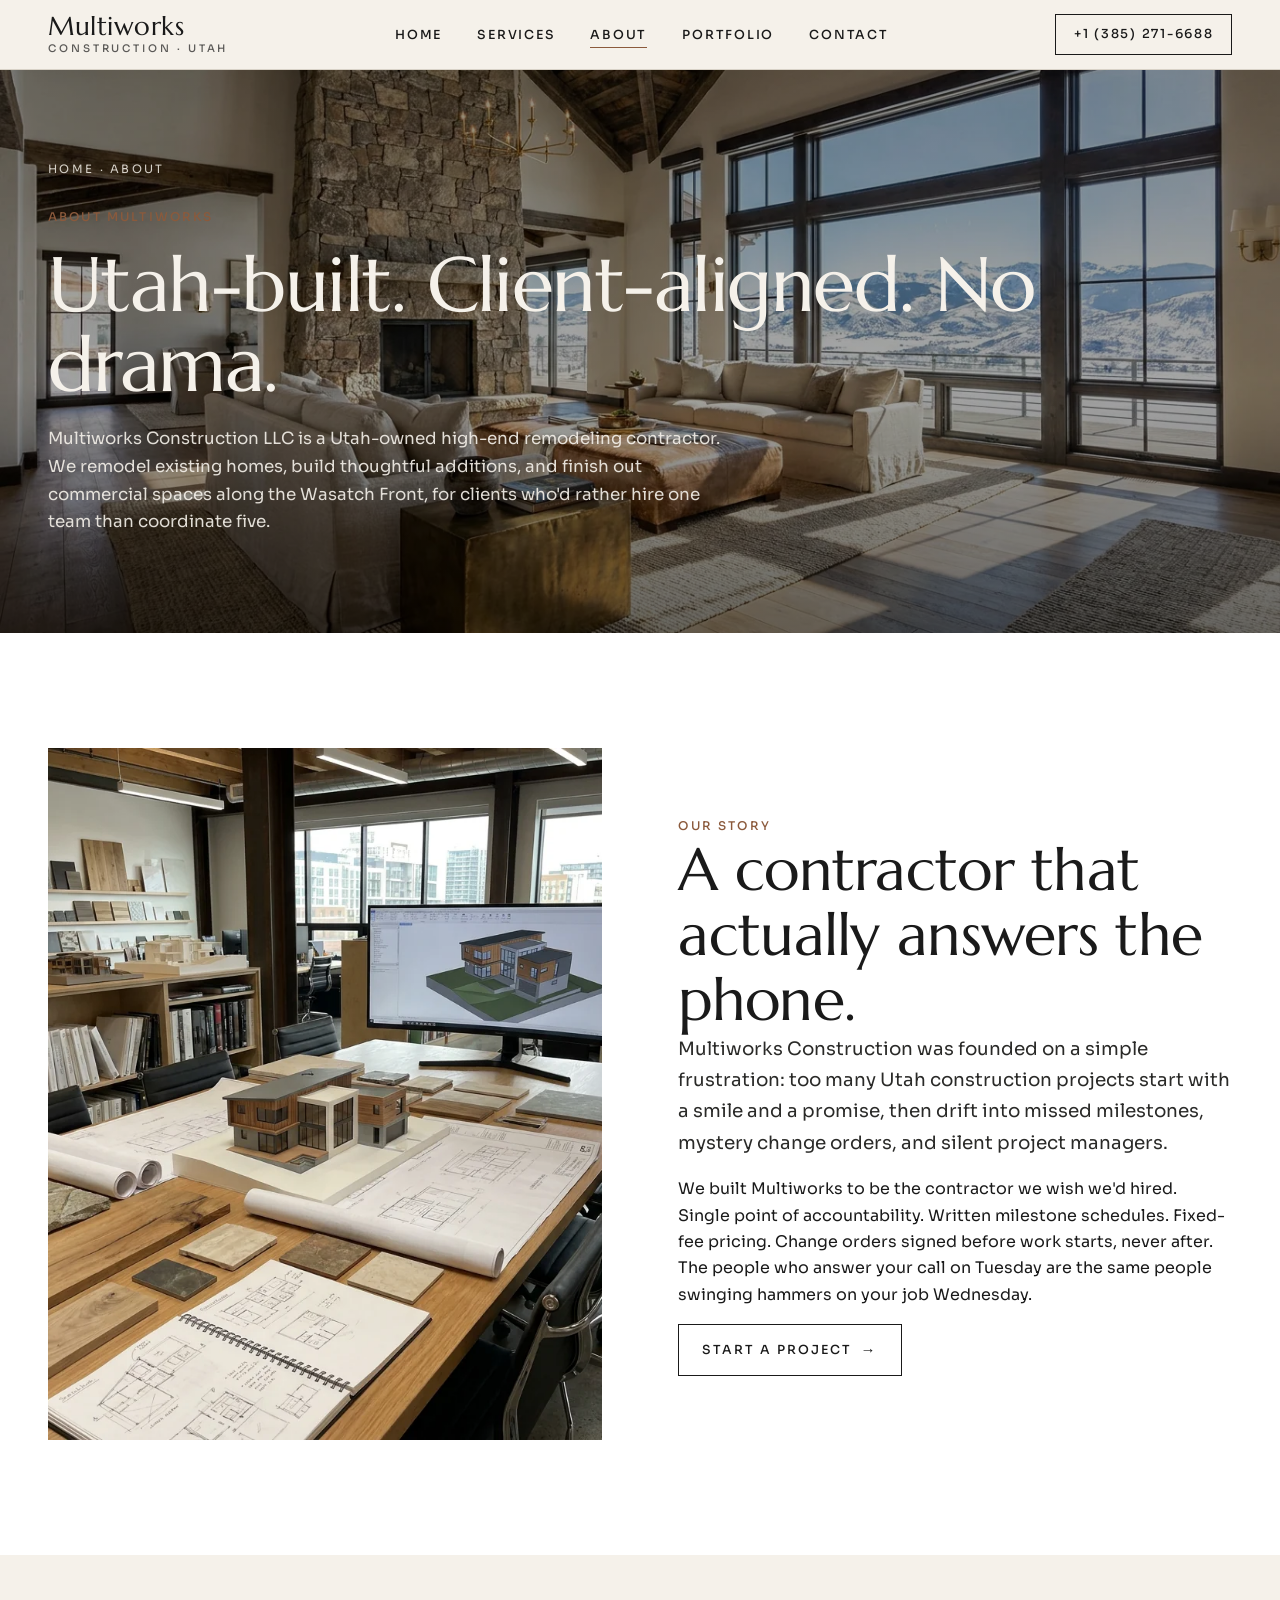
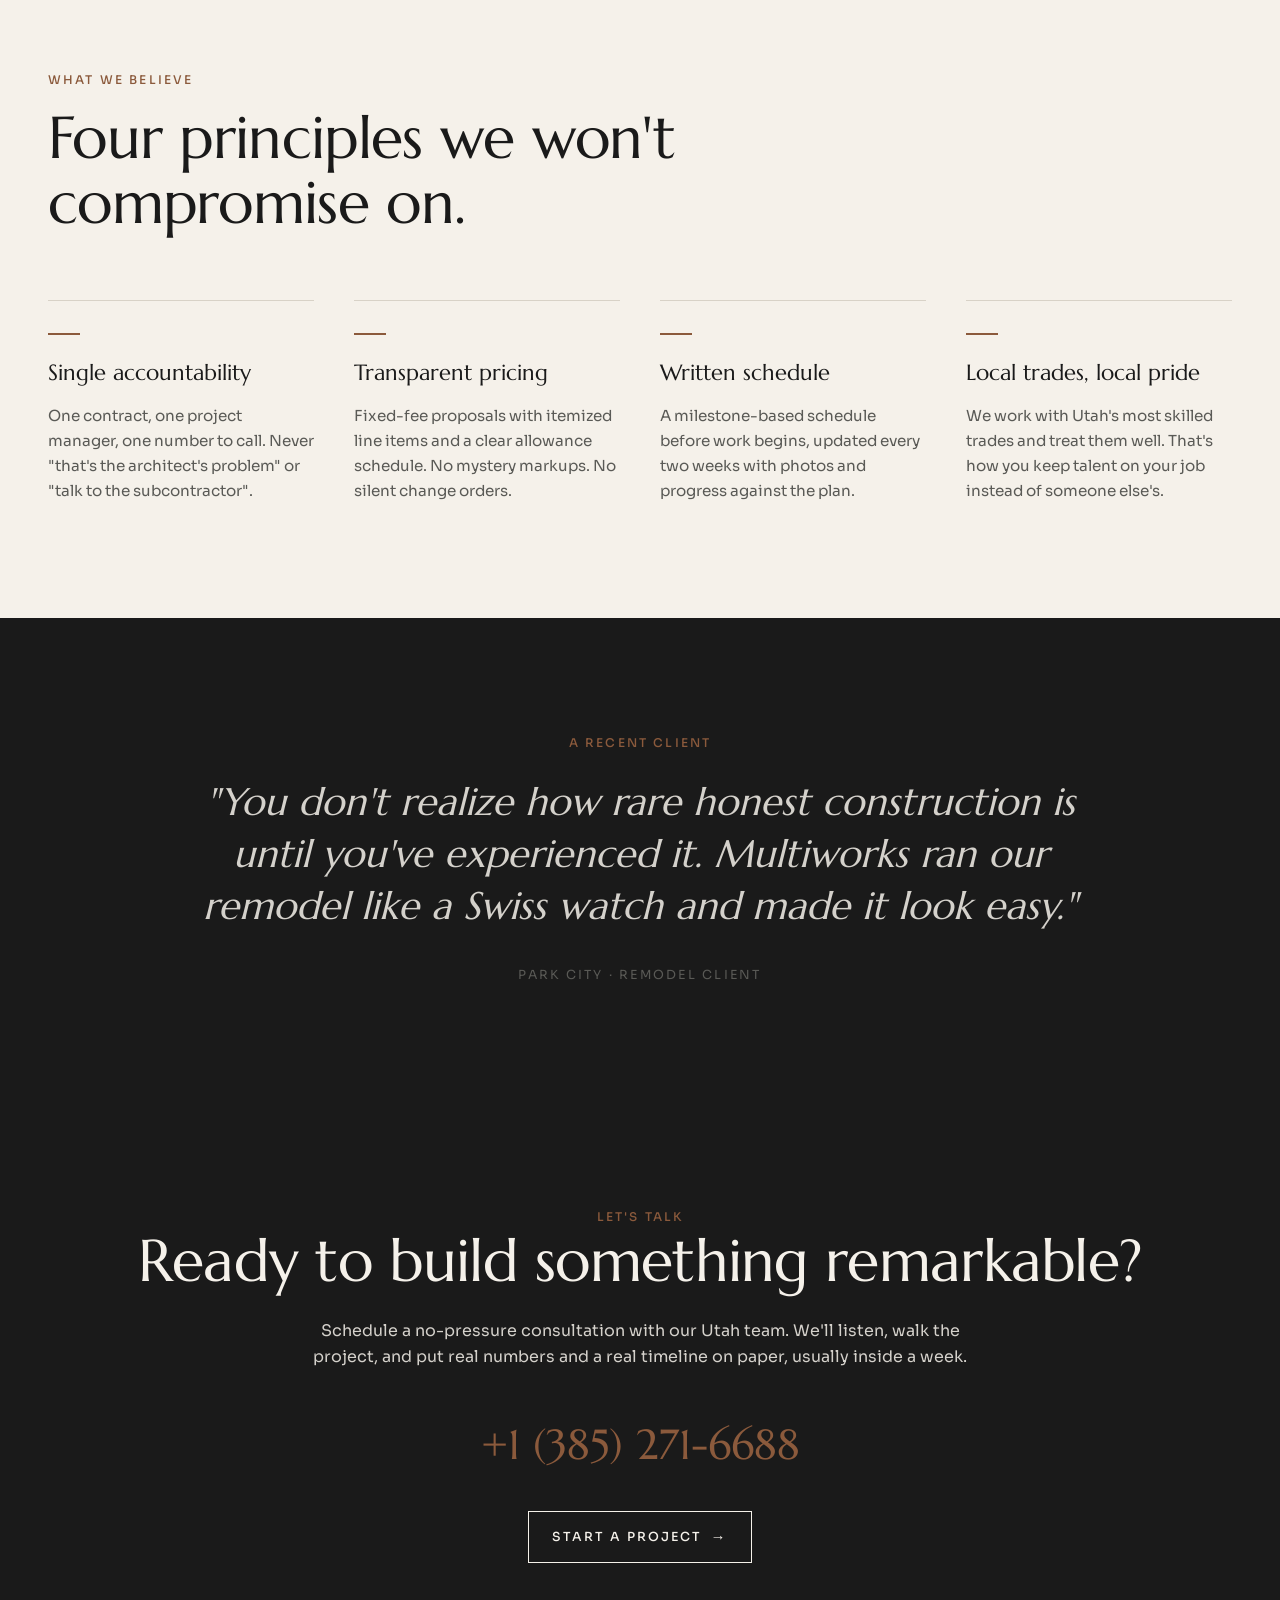
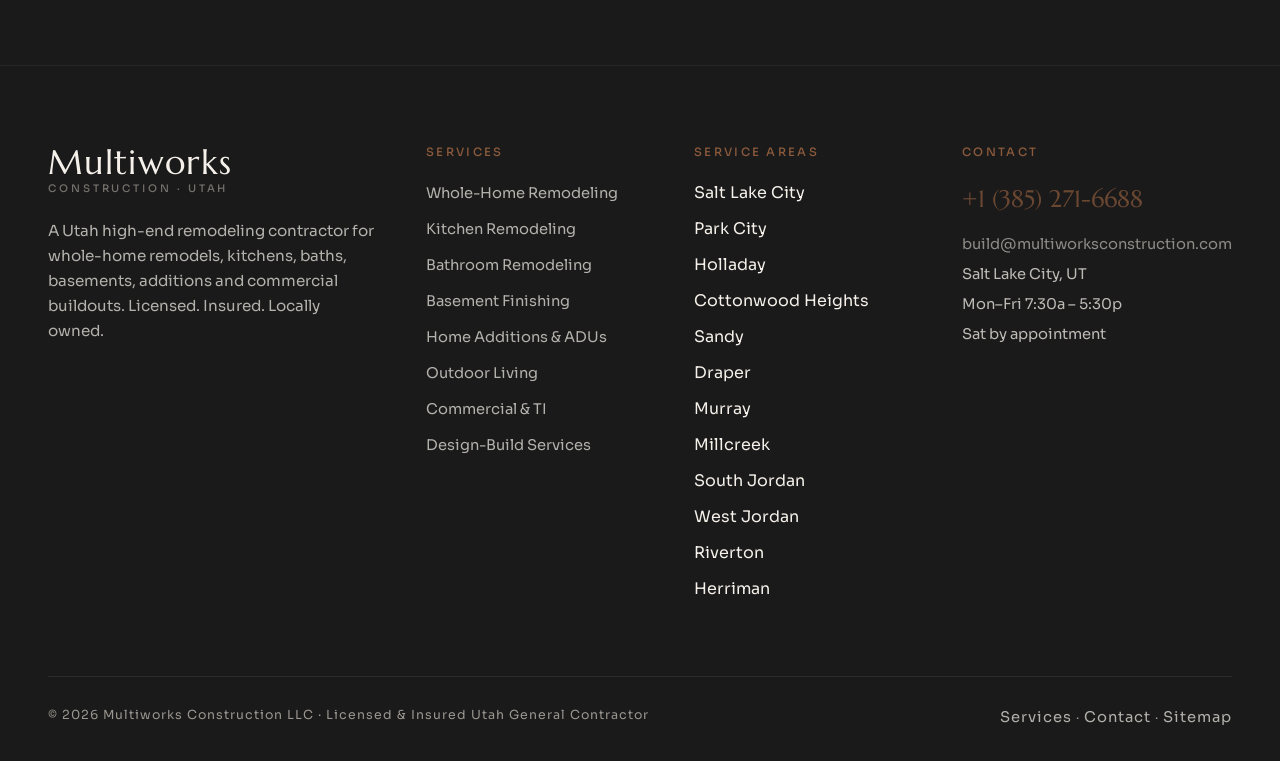
==== commit 84d23a57: "/impeccable critique + audit + polish round 2: 20-item execution list CRITIQUE / AUDIT FIXES - Per-p" ====
--- a/about.html
+++ b/about.html
@@ -22,7 +22,7 @@
 <meta name="geo.placename" content="Salt Lake City, Utah">
 <link rel="preconnect" href="https://fonts.googleapis.com">
 <link rel="preconnect" href="https://fonts.gstatic.com" crossorigin>
-<link rel="preload" as="image" href="https://multiworksconstruction.com/assets/img/hero-01.webp" fetchpriority="high">
+<link rel="preload" as="image" href="https://multiworksconstruction.com/assets/img/hero-05.webp" fetchpriority="high">
 <link rel="preload" as="style" href="https://fonts.googleapis.com/css2?family=Marcellus&family=Sora:wght@400;500;600&display=swap">
 <link rel="stylesheet" href="https://fonts.googleapis.com/css2?family=Marcellus&family=Sora:wght@400;500;600&display=swap">
 <link rel="stylesheet" href="/assets/styles.css">
@@ -51,8 +51,8 @@
   <div class="page-hero__bg"><img src="/assets/img/hero-05.webp" alt="Multiworks Construction project photograph: hero-05" loading="eager" fetchpriority="high" decoding="sync" width="1376" height="768"></div>
   <div class="page-hero__inner">
     <div class="crumbs"><a href="/">Home</a> · About</div>
-    <span class="eyebrow" style="color:var(--accent)">About Multiworks</span>
-    <h1 class="page-hero__title" style="margin-top:1rem">Utah-built. Client-aligned. No drama.</h1>
+    <span class="eyebrow">About Multiworks</span>
+    <h1 class="page-hero__title">Utah-built. Client-aligned. No drama.</h1>
     <p class="page-hero__sub">Multiworks Construction LLC is a Utah-owned high-end remodeling contractor. We remodel existing homes, build thoughtful additions, and finish out commercial spaces along the Wasatch Front, for clients who'd rather hire one team than coordinate five.</p>
   </div>
 </section>
@@ -62,7 +62,7 @@
     <div class="split__image"><img src="/assets/img/design-build-02.webp" alt="Interior selections board with stone, wood and tile samples" loading="lazy" decoding="async" width="800" height="1000"></div>
     <div>
       <span class="eyebrow">Our story</span>
-      <h2 style="margin-top:1rem">A contractor that actually answers the phone.</h2>
+      <h2>A contractor that actually answers the phone.</h2>
       <p class="lead">Multiworks Construction was founded on a simple frustration: too many Utah construction projects start with a smile and a promise, then drift into missed milestones, mystery change orders, and silent project managers.</p>
       <p>We built Multiworks to be the contractor we wish we'd hired. Single point of accountability. Written milestone schedules. Fixed-fee pricing. Change orders signed before work starts, never after. The people who answer your call on Tuesday are the same people swinging hammers on your job Wednesday.</p>
       <a class="btn btn--ghost" href="/contact.html">Start a project <span class="arrow">→</span></a>
@@ -74,13 +74,13 @@
   <div class="wrap">
     <div class="section__head reveal">
       <span class="eyebrow">What we believe</span>
-      <h2 style="margin-top:1rem">Four principles we won't compromise on.</h2>
+      <h2>Four principles we won't compromise on.</h2>
     </div>
     <div class="process reveal">
-      <div class="process__step"><div class="process__num">01</div><div class="process__title">Single accountability</div><div class="process__desc">One contract, one project manager, one number to call. Never "that's the architect's problem" or "talk to the subcontractor".</div></div>
-      <div class="process__step"><div class="process__num">02</div><div class="process__title">Transparent pricing</div><div class="process__desc">Fixed-fee proposals with itemized line items and a clear allowance schedule. No mystery markups. No silent change orders.</div></div>
-      <div class="process__step"><div class="process__num">03</div><div class="process__title">Written schedule</div><div class="process__desc">A milestone-based schedule before work begins, updated every two weeks with photos and progress against the plan.</div></div>
-      <div class="process__step"><div class="process__num">04</div><div class="process__title">Local trades, local pride</div><div class="process__desc">We work with Utah's most skilled trades and treat them well. That's how you keep talent on your job instead of someone else's.</div></div>
+      <div class="principle"><div class="principle__mark" aria-hidden="true"></div><div class="process__title">Single accountability</div><div class="process__desc">One contract, one project manager, one number to call. Never "that's the architect's problem" or "talk to the subcontractor".</div></div>
+      <div class="principle"><div class="principle__mark" aria-hidden="true"></div><div class="process__title">Transparent pricing</div><div class="process__desc">Fixed-fee proposals with itemized line items and a clear allowance schedule. No mystery markups. No silent change orders.</div></div>
+      <div class="principle"><div class="principle__mark" aria-hidden="true"></div><div class="process__title">Written schedule</div><div class="process__desc">A milestone-based schedule before work begins, updated every two weeks with photos and progress against the plan.</div></div>
+      <div class="principle"><div class="principle__mark" aria-hidden="true"></div><div class="process__title">Local trades, local pride</div><div class="process__desc">We work with Utah's most skilled trades and treat them well. That's how you keep talent on your job instead of someone else's.</div></div>
     </div>
   </div>
 </section>
@@ -88,18 +88,18 @@
 <section class="section section--ink">
   <div class="wrap reveal">
     <div class="testimonial">
-      <span class="eyebrow" style="display:block;margin-bottom:1.5rem">A recent client</span>
-      <p class="testimonial__quote" style="color:var(--bone)">"You don't realize how rare honest construction is until you've experienced it. Multiworks ran our remodel like a Swiss watch and made it look easy."</p>
-      <div class="testimonial__attr" style="color:var(--mute-2)">Park City · Remodel Client</div>
+      <span class="eyebrow eyebrow--block">A recent client</span>
+      <p class="testimonial__quote">"You don't realize how rare honest construction is until you've experienced it. Multiworks ran our remodel like a Swiss watch and made it look easy."</p>
+      <div class="testimonial__attr">Park City · Remodel Client</div>
     </div>
   </div>
 </section>
 
 <section class="cta-band">
   <div class="wrap reveal">
-    <span class="eyebrow" style="color:var(--accent)">Let's talk</span>
-    <h2 style="margin-top:1rem">Ready to build something remarkable?</h2>
-    <p style="max-width:55ch">Schedule a no-pressure consultation with our Utah team. We'll listen, walk the project, and put real numbers and a real timeline on paper, usually inside a week.</p>
+    <span class="eyebrow">Let's talk</span>
+    <h2>Ready to build something remarkable?</h2>
+    <p class="cta-band__body">Schedule a no-pressure consultation with our Utah team. We'll listen, walk the project, and put real numbers and a real timeline on paper, usually inside a week.</p>
     <a class="phone" href="tel:+13852716688">+1 (385) 271-6688</a><br>
     <a class="btn btn--ghost-light" href="/contact.html">Start a project <span class="arrow">→</span></a>
   </div>
--- a/assets/styles.css
+++ b/assets/styles.css
@@ -53,32 +53,54 @@
   color: var(--accent);
 }
 .eyebrow--mute { color: var(--mute); }
-
-/* Marcellus is single-weight (400) — hierarchy comes from scale + letter-spacing, not weight contrast.
-   The previous italic-accent-word tic on em was removed: it was the single most diagnostic AI tell per the critique. */
+.eyebrow--block { display: block; margin-bottom: 1.5rem; }
+
+/* Marcellus is single-weight (400). Hierarchy comes from scale + letter-spacing, not weight contrast.
+   Previous italic-accent <em> tic removed. Scale opened up per polish pass — H1 / H2 / H3
+   are now meaningfully different sizes so adjacent same-typeface headings don't compete. */
 h1, .h1 {
   font-family: var(--serif);
   font-weight: 400;
   font-size: clamp(2.5rem, 6vw, 5.5rem);
-  line-height: 1.05;
-  letter-spacing: -0.005em;
+  line-height: 1.04;
+  letter-spacing: -0.02em;
 }
 h1 em, .h1 em { font-style: normal; font-weight: 400; color: inherit; }
 
 h2, .h2 {
   font-family: var(--serif);
   font-weight: 400;
-  font-size: clamp(2rem, 4.5vw, 3.5rem);
+  font-size: clamp(2rem, 4.6vw, 4rem);
   line-height: 1.1;
-  letter-spacing: 0;
+  letter-spacing: -0.012em;
 }
 h2 em, .h2 em { font-style: normal; color: inherit; }
 
 h3, .h3 {
   font-family: var(--serif);
   font-weight: 400;
-  font-size: clamp(1.4rem, 2.2vw, 1.85rem);
-  line-height: 1.2;
+  font-size: clamp(1.25rem, 2.2vw, 2.2rem);
+  line-height: 1.18;
+  letter-spacing: -0.005em;
+}
+
+/* Section-head margin rule — replaces 21 inline style="margin-top:1rem" on H1/H2. */
+.section__head h1,
+.section__head h2,
+.section__head h3,
+.page-hero__title { margin-top: 1rem; }
+.section__head h2.on-ink, h2.on-ink { color: var(--bone); }
+
+/* Screen-reader-only utility: visible to assistive tech, visually hidden.
+   Used on services.html to add an H2 anchor without changing the visual design. */
+.sr-only {
+  position: absolute;
+  width: 1px; height: 1px;
+  padding: 0; margin: -1px;
+  overflow: hidden;
+  clip: rect(0,0,0,0);
+  white-space: nowrap;
+  border: 0;
 }
 
 h4 {
@@ -117,7 +139,12 @@
 .btn--ghost { background: transparent; color: var(--ink); }
 .btn--ghost:hover { background: var(--ink); color: var(--bone); }
 .btn--ghost-light { color: var(--bone); background: transparent; }
-.btn--ghost-light:hover { background: var(--bone); color: var(--ink); border-color: var(--bone); }
+/* Hover stays on-brand on the hero gradient — was bone-fill which read too loud. */
+.btn--ghost-light:hover {
+  background: rgba(245, 241, 234, 0.14);
+  border-color: var(--bone);
+  color: var(--bone);
+}
 .btn .arrow { font-size: 1.2em; transition: transform 0.3s ease; }
 .btn:hover .arrow { transform: translateX(4px); }
 
@@ -235,7 +262,7 @@
   color: var(--bone);
   overflow: hidden;
 }
-.hero__bg { position: absolute; inset: 0; z-index: 1; }
+.hero__bg { position: absolute; inset: 0; z-index: 1; aspect-ratio: 16 / 9; }
 /* Hero slides switched to <img> elements for alt text + native lazy-loading.
    object-fit replaces background-size:cover; transition stays opacity-only (compositor-friendly). */
 .hero__slide {
@@ -344,14 +371,14 @@
   position: relative;
 }
 .service-card:hover { background: var(--paper); }
-.service-card__num {
+/* .service-card__num removed (was load-bearing AI editorial-template tic — 8 cards * 5 pages = 40 instances).
+   Title now does the work of identifying the card. */
+.service-card__title {
   font-family: var(--serif);
-  font-style: italic;
-  font-size: 0.85rem;
-  color: var(--accent);
-  letter-spacing: 0.05em;
-}
-.service-card__title { font-family: var(--serif); font-weight: 400; font-size: 1.6rem; line-height: 1.15; }
+  font-weight: 400;
+  font-size: clamp(1.45rem, 2.1vw, 1.85rem);
+  line-height: 1.15;
+}
 .service-card__desc { font-size: 0.95rem; color: var(--mute); flex: 1; line-height: 1.6; }
 .service-card__link {
   font-family: var(--sans);
@@ -427,12 +454,24 @@
 .process__step { padding-top: 2rem; border-top: 1px solid var(--rule); }
 .section--ink .process__step { border-top-color: rgba(255,255,255,0.18); }
 .process__num {
-  font-family: var(--serif); font-style: italic;
-  font-size: 0.95rem;
+  font-family: var(--sans);
+  font-weight: 500;
+  font-size: 0.72rem;
+  letter-spacing: 0.22em;
+  text-transform: uppercase;
   color: var(--accent);
   margin-bottom: 1rem;
 }
 .process__title { font-family: var(--serif); font-size: 1.4rem; font-weight: 400; margin-bottom: 0.75rem; }
+
+/* Principle block (about.html) — accent rule instead of 01-04 numerals.
+   The previous .process__num scaffold was wrong here: principles aren't ordinal. */
+.principle { padding-top: 2rem; border-top: 1px solid var(--rule); }
+.principle__mark {
+  width: 2rem; height: 2px;
+  background: var(--accent);
+  margin-bottom: 1.2rem;
+}
 .process__desc { font-size: 0.95rem; line-height: 1.65; color: var(--mute); }
 .section--ink .process__desc { color: var(--bone); opacity: 0.78; }
 
@@ -485,12 +524,19 @@
   flex-shrink: 0;
 }
 .faq__item.is-open .faq__q .plus { transform: rotate(45deg); }
+/* Refactored from max-height:500px (would clip answers >500px) to grid-template-rows
+   0fr → 1fr — animates correctly regardless of content length. */
 .faq__a {
-  max-height: 0; overflow: hidden;
-  transition: max-height 0.4s ease, padding 0.4s ease;
+  display: grid;
+  grid-template-rows: 0fr;
+  transition: grid-template-rows 0.4s ease;
   color: var(--mute);
 }
-.faq__item.is-open .faq__a { max-height: 500px; padding-top: 1rem; }
+.faq__a > p { overflow: hidden; }
+.faq__item.is-open .faq__a {
+  grid-template-rows: 1fr;
+  padding-top: 1rem;
+}
 
 /* cta band */
 .cta-band {
@@ -501,6 +547,7 @@
 }
 .cta-band h2 { margin-bottom: 1.5rem; max-width: 22ch; margin-inline: auto; }
 .cta-band h2 em { color: inherit; font-style: normal; }
+.cta-band__body { max-width: 55ch; margin-inline: auto; }
 .cta-band p { color: var(--bone); opacity: 0.85; margin: 0 auto 2.5rem; }
 .cta-band .phone {
   display: inline-block;
@@ -527,7 +574,12 @@
 }
 @media (max-width: 800px) { .footer__grid { grid-template-columns: 1fr 1fr; gap: 2.5rem; } }
 @media (max-width: 480px) { .footer__grid { grid-template-columns: 1fr; } }
-.footer__brand .brand__mark { color: var(--bone); }
+.footer__brand .brand__mark {
+  color: var(--bone);
+  font-size: 2.1rem;
+  letter-spacing: 0.04em;
+  line-height: 1;
+}
 .footer__brand .brand__sub { color: var(--mute-2); }
 .footer__about { color: var(--bone); opacity: 0.7; margin-top: 1.5rem; max-width: 38ch; font-size: 0.95rem; }
 .footer__heading {
@@ -590,6 +642,59 @@
   border-bottom-color: var(--accent);
 }
 .form textarea { resize: vertical; min-height: 120px; }
+.form-intro { margin-bottom: 2rem; color: var(--mute); }
+.form-disclaimer {
+  font-size: 0.78rem;
+  color: var(--mute);
+  margin-top: 0.5rem;
+}
+/* Honeypot — visually hidden, accessible name preserved for screen readers. */
+.hp {
+  position: absolute;
+  left: -9999px;
+  width: 1px; height: 1px;
+  overflow: hidden;
+}
+.form-status {
+  margin-top: 1rem;
+  padding: 0;
+  font-size: 0.95rem;
+  line-height: 1.5;
+}
+/* Full background tint + bottom hairline rather than side-stripe (impeccable absolute ban).
+   The status type is communicated through color + a leading symbol set via ::before. */
+.form-status.is-success,
+.form-status.is-error {
+  padding: 1rem 1.25rem;
+  border-bottom: 1px solid currentColor;
+  display: flex; align-items: flex-start;
+  gap: 0.85rem;
+}
+.form-status.is-success::before,
+.form-status.is-error::before {
+  flex-shrink: 0;
+  width: 1.25rem; height: 1.25rem;
+  margin-top: 0.15em;
+  border-radius: 50%;
+  display: inline-block;
+}
+.form-status.is-success {
+  color: var(--forest);
+  background: rgba(46, 58, 44, 0.07);
+}
+.form-status.is-success::before {
+  content: '';
+  background: var(--forest);
+}
+.form-status.is-error {
+  color: #8a3128;
+  background: rgba(138, 49, 40, 0.08);
+}
+.form-status.is-error::before {
+  content: '';
+  background: #8a3128;
+}
+.form button[disabled] { opacity: 0.6; cursor: not-allowed; }
 
 /* contact grid */
 .contact-grid {
@@ -702,3 +807,89 @@
 
 /* FAQ accordion ARIA pattern — make the button look identical whether aria-expanded true/false */
 .faq__q[aria-expanded] { background: none; border: none; }
+
+/* Updated scope-list bullets per polish pass — was thin 1px rule, now a 2px accent dash. */
+.scope-list li::before {
+  width: 0.85rem; height: 2px; top: 1.05em;
+}
+
+/* Trust strip on the home page — replaces the deleted hero-metric stats block.
+   Marketing-site convention: name the specifics (license #, insurance, warranty) in caps Sora,
+   no big numerals. Sits as a narrow band between the service grid and the process. */
+.trust-strip {
+  border-block: 1px solid var(--rule);
+  padding: 1.5rem 0;
+  background: var(--paper);
+}
+.trust-strip__row {
+  display: flex; flex-wrap: wrap; justify-content: center;
+  gap: 0.5rem 2rem;
+  font-family: var(--sans);
+  font-size: 0.72rem;
+  letter-spacing: 0.18em;
+  text-transform: uppercase;
+  color: var(--ink-soft);
+}
+.trust-strip__item { white-space: nowrap; }
+.trust-strip__item + .trust-strip__item::before {
+  content: '·';
+  margin-right: 2rem;
+  margin-left: -1rem;
+  color: var(--accent);
+}
+@media (max-width: 700px) {
+  .trust-strip__item + .trust-strip__item::before { display: none; }
+  .trust-strip__row { gap: 0.4rem 1.5rem; }
+}
+
+/* Portfolio styles (was inline in build.py — moved here so CSP can drop unsafe-inline).
+   Captions now visible by default beneath each figure; the hover-reveal pattern was a
+   touch-device accessibility miss (no hover = no caption). */
+.portfolio-grid {
+  display: grid;
+  grid-template-columns: repeat(3, 1fr);
+  gap: 1rem;
+  padding: 1rem 0;
+}
+@media (max-width: 900px) { .portfolio-grid { grid-template-columns: repeat(2, 1fr); } }
+@media (max-width: 560px) { .portfolio-grid { grid-template-columns: 1fr; } }
+.portfolio__item {
+  margin: 0;
+  display: flex; flex-direction: column;
+  gap: 0.75rem;
+}
+.portfolio__item img {
+  width: 100%; height: auto;
+  aspect-ratio: 4 / 3;
+  object-fit: cover; object-position: center;
+  display: block;
+}
+.portfolio__caption {
+  font-family: var(--sans);
+  font-size: 0.78rem;
+  letter-spacing: 0.12em;
+  text-transform: uppercase;
+  color: var(--mute);
+}
+.portfolio__caption strong { color: var(--ink); font-weight: 500; }
+
+/* Portfolio service-group heading — h2 above each cluster of project tiles. */
+.portfolio-group { margin-top: 4rem; }
+.portfolio-group__head {
+  display: flex; align-items: baseline; justify-content: space-between;
+  gap: 2rem;
+  padding-bottom: 1.5rem;
+  border-bottom: 1px solid var(--rule);
+  margin-bottom: 1.5rem;
+}
+.portfolio-group__title { font-family: var(--serif); font-size: clamp(1.6rem, 2.6vw, 2.2rem); }
+.portfolio-group__count {
+  font-family: var(--sans);
+  font-size: 0.72rem;
+  letter-spacing: 0.18em;
+  text-transform: uppercase;
+  color: var(--mute);
+}
+
+/* Sticky tap-call hover — keep an outline so the user sees it remained tappable. */
+.tap-call:hover { background: var(--accent); border-color: var(--accent-hover); }
